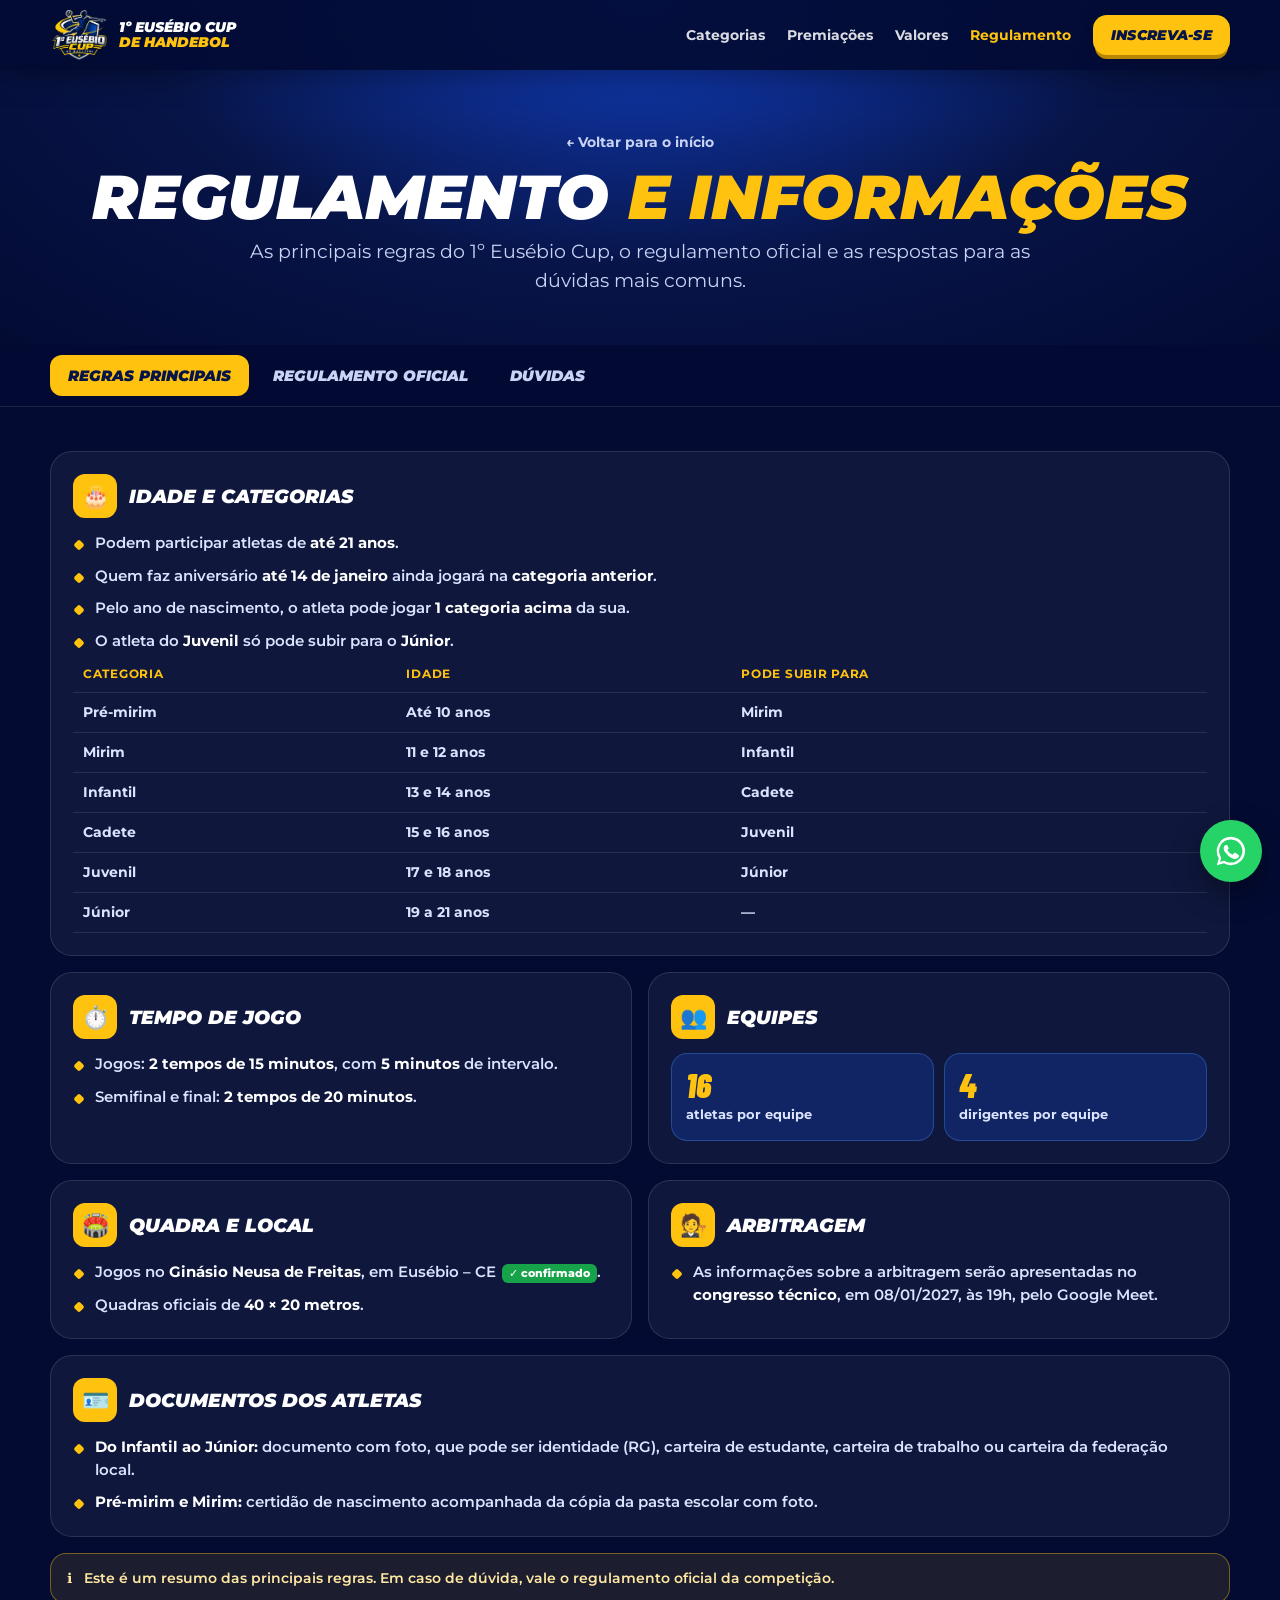
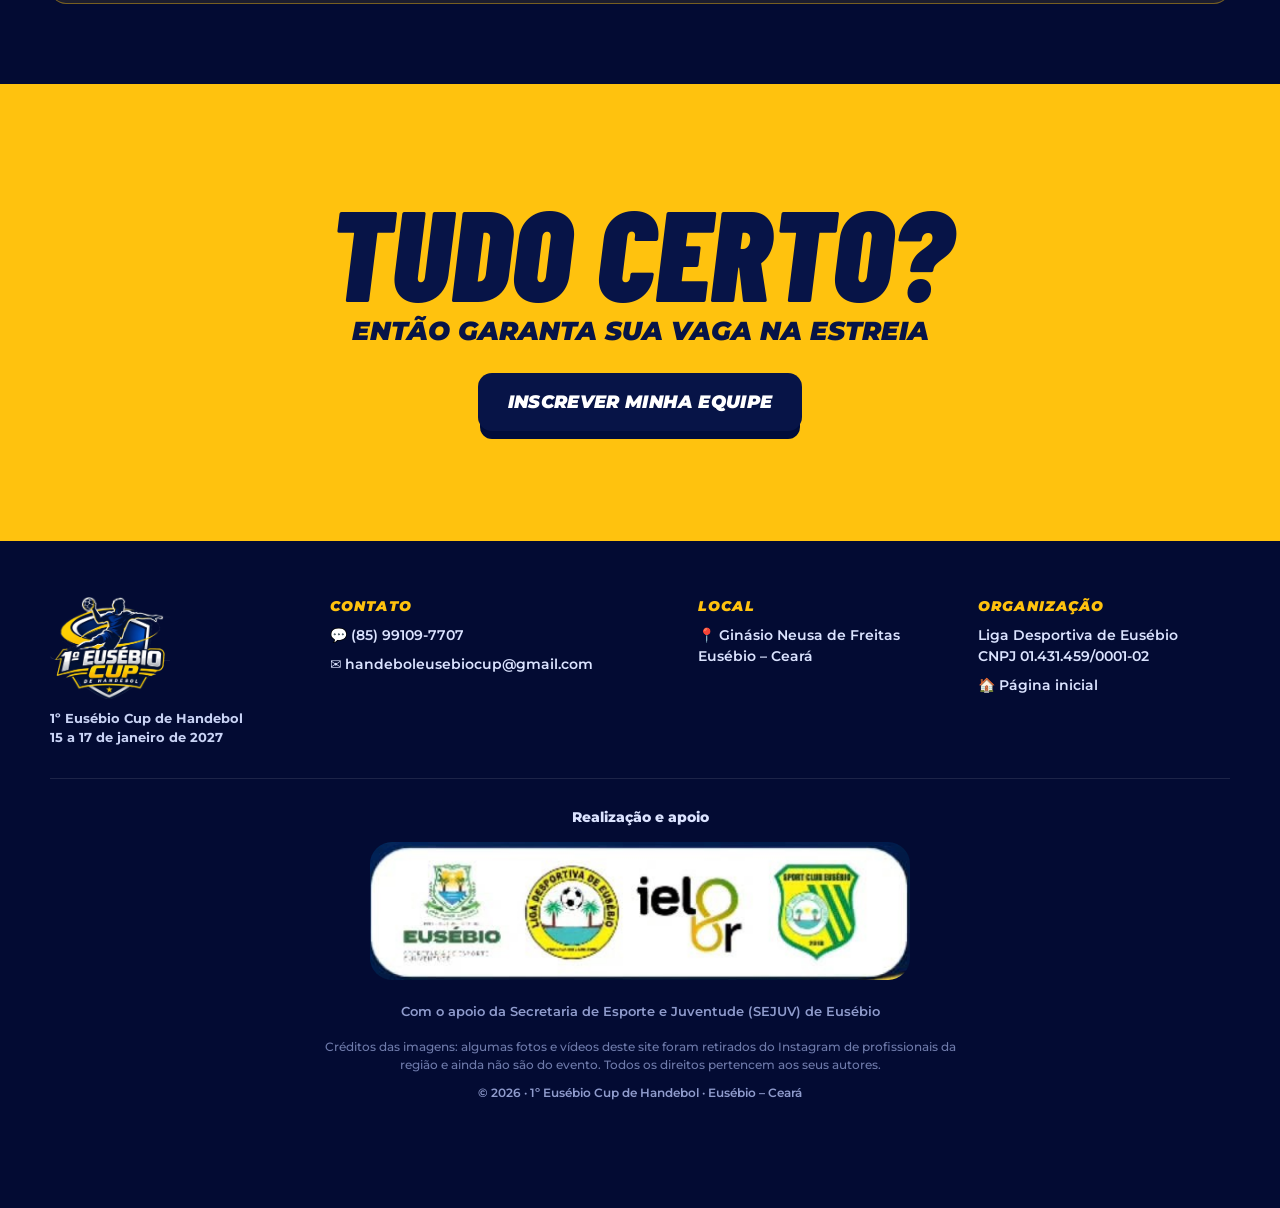
==== regulamento.html @ 045e8bcd "Add files via upload" ====
<!doctype html>
<html lang="pt-BR">
<head>
<meta charset="utf-8">
<meta name="viewport" content="width=device-width, initial-scale=1">
<title>Regulamento · 1º Eusébio Cup de Handebol</title>
<meta name="description" content="Regras principais, regulamento oficial e dúvidas frequentes do 1º Eusébio Cup de Handebol, de 15 a 17 de janeiro de 2027, no Ginásio Neusa de Freitas, em Eusébio – CE.">
<meta name="theme-color" content="#071447">
<script>document.addEventListener('error', e => { if (e.target.tagName === 'IMG') e.target.style.visibility = 'hidden'; }, true);</script>
<link rel="icon" href="assets/logo.webp">
<link rel="preconnect" href="https://fonts.googleapis.com">
<link rel="preconnect" href="https://fonts.gstatic.com" crossorigin>
<link href="https://fonts.googleapis.com/css2?family=Barlow+Condensed:ital,wght@0,800;0,900;1,800;1,900&family=Montserrat:ital,wght@0,500;0,600;0,700;0,800;1,800;1,900&display=swap" rel="stylesheet">
<link rel="stylesheet" href="assets/site.css">
</head>
<body>

<header class="top solid" id="top">
  <div class="wrap">
    <a class="brand" href="index.html"><img src="assets/logo.webp" alt="1º Eusébio Cup de Handebol"><span>1º Eusébio Cup<br><span class="gold" style="display:inline">de Handebol</span></span></a>
    <nav>
      <a class="l" href="index.html#categorias">Categorias</a>
      <a class="l" href="index.html#premiacoes">Premiações</a>
      <a class="l" href="index.html#valores">Valores</a>
      <a class="l" href="regulamento.html" style="color:var(--gold);opacity:1">Regulamento</a>
      <a class="btn btn-gold" href="index.html#inscricao">Inscreva-se</a>
    </nav>
  </div>
</header>

<section class="page-hero">
  <div class="wrap">
    <a class="back" href="index.html">← Voltar para o início</a>
    <h1>Regulamento <span class="gold">e informações</span></h1>
    <p class="lead">As principais regras do 1º Eusébio Cup, o regulamento oficial e as respostas para as dúvidas mais comuns.</p>
  </div>
</section>

<div class="ptabs" role="tablist" aria-label="Seções do regulamento">
  <div class="wrap">
    <button class="ptab on" role="tab" data-tab="regras" aria-selected="true">Regras <span class="lg">principais</span></button>
    <button class="ptab" role="tab" data-tab="oficial" aria-selected="false">Regulamento <span class="lg">oficial</span></button>
    <button class="ptab" role="tab" data-tab="duvidas" aria-selected="false">Dúvidas</button>
  </div>
</div>

<!-- REGRAS PRINCIPAIS -->
<section class="ppanel on" id="p-regras" role="tabpanel">
  <div class="wrap">
    <div class="rules">

      <div class="rule wide">
        <h3><i>🎂</i>Idade e categorias</h3>
        <ul>
          <li>Podem participar atletas de <b>até 21 anos</b>.</li>
          <li>Quem faz aniversário <b>até 14 de janeiro</b> ainda jogará na <b>categoria anterior</b>.</li>
          <li>Pelo ano de nascimento, o atleta pode jogar <b>1 categoria acima</b> da sua.</li>
          <li>O atleta do <b>Juvenil</b> só pode subir para o <b>Júnior</b>.</li>
        </ul>
        <table class="agetbl" aria-label="Idade de cada categoria">
          <thead><tr><th>Categoria</th><th>Idade</th><th>Pode subir para</th></tr></thead>
          <tbody>
            <tr><td>Pré-mirim</td><td>Até 10 anos</td><td>Mirim</td></tr>
            <tr><td>Mirim</td><td>11 e 12 anos</td><td>Infantil</td></tr>
            <tr><td>Infantil</td><td>13 e 14 anos</td><td>Cadete</td></tr>
            <tr><td>Cadete</td><td>15 e 16 anos</td><td>Juvenil</td></tr>
            <tr><td>Juvenil</td><td>17 e 18 anos</td><td>Júnior</td></tr>
            <tr><td>Júnior</td><td>19 a 21 anos</td><td>—</td></tr>
          </tbody>
        </table>
      </div>

      <div class="rule">
        <h3><i>⏱️</i>Tempo de jogo</h3>
        <ul>
          <li>Jogos: <b>2 tempos de 15 minutos</b>, com <b>5 minutos</b> de intervalo.</li>
          <li>Semifinal e final: <b>2 tempos de 20 minutos</b>.</li>
        </ul>
      </div>

      <div class="rule">
        <h3><i>👥</i>Equipes</h3>
        <div class="nums">
          <div class="num"><b>16</b><span>atletas por equipe</span></div>
          <div class="num"><b>4</b><span>dirigentes por equipe</span></div>
        </div>
      </div>

      <div class="rule">
        <h3><i>🏟️</i>Quadra e local</h3>
        <ul>
          <li>Jogos no <b>Ginásio Neusa de Freitas</b>, em Eusébio – CE <span class="okb">✓ confirmado</span>.</li>
          <li>Quadras oficiais de <b>40 × 20 metros</b>.</li>
        </ul>
      </div>

      <div class="rule">
        <h3><i>🧑‍⚖️</i>Arbitragem</h3>
        <ul>
          <li>As informações sobre a arbitragem serão apresentadas no <b>congresso técnico</b>, em 08/01/2027, às 19h, pelo Google Meet.</li>
        </ul>
      </div>

      <div class="rule wide">
        <h3><i>🪪</i>Documentos dos atletas</h3>
        <ul>
          <li><b>Do Infantil ao Júnior:</b> documento com foto, que pode ser identidade (RG), carteira de estudante, carteira de trabalho ou carteira da federação local.</li>
          <li><b>Pré-mirim e Mirim:</b> certidão de nascimento acompanhada da cópia da pasta escolar com foto.</li>
        </ul>
      </div>

    </div>
    <div class="note"><span>ℹ️</span><div>Este é um resumo das principais regras. Em caso de dúvida, vale o regulamento oficial da competição.</div></div>
  </div>
</section>

<!-- REGULAMENTO OFICIAL -->
<section class="ppanel" id="p-oficial" role="tabpanel">
  <div class="wrap">
    <div class="official">
      <div class="ic">📄</div>
      <span class="soon">Em breve</span>
      <h3>Regulamento oficial</h3>
      <p>O regulamento completo do 1º Eusébio Cup será publicado aqui e apresentado no congresso técnico, no dia 08 de janeiro de 2027, às 19h, pelo Google Meet.</p>
      <div style="display:flex;gap:12px;justify-content:center;flex-wrap:wrap">
        <a class="btn btn-gold" href="mailto:handeboleusebiocup@gmail.com?subject=Regulamento%201%C2%BA%20Eus%C3%A9bio%20Cup">Pedir por e-mail</a>
        <a class="btn btn-ghost" href="https://wa.me/5585991097707?text=Ol%C3%A1!%20Gostaria%20de%20receber%20o%20regulamento%20do%201%C2%BA%20Eus%C3%A9bio%20Cup." target="_blank" rel="noopener">Falar no WhatsApp</a>
      </div>
    </div>
  </div>
</section>

<!-- DÚVIDAS -->
<section class="ppanel faq" id="p-duvidas" role="tabpanel" style="background:none">
  <div class="wrap">
    <div class="faq-list" style="margin:0 auto">
      <details><summary>Quanto custa a inscrição?</summary><p>O valor é por atleta, em cada categoria: R$ 65,00 no 1º lote (até 15/12/2026) e R$ 80,00 no 2º lote (até 07/01/2027).</p></details>
      <details><summary>Atleta que joga em duas categorias paga duas vezes?</summary><p>Sim. A inscrição é por atleta em cada categoria. Se o atleta disputa o Infantil e o Cadete, por exemplo, conta como 2 inscrições (no 1º lote, 2 × R$ 65 = R$ 130).</p></details>
      <details><summary>Como faço o pagamento?</summary><p>Por Pix. A chave é o CNPJ 01.431.459/0001-02, da Liga Desportiva de Eusébio (Ag. 3589-0 · Cc. 73860-3). Depois anexe o comprovante no formulário de inscrição, porque o envio é obrigatório.</p></details>
      <details><summary>Até quando posso me inscrever?</summary><p>As inscrições vão até 07 de janeiro de 2027. O congresso técnico acontece no dia 08 de janeiro, às 19h, pelo Google Meet.</p></details>
      <details><summary>Onde serão os jogos?</summary><p>No Ginásio Neusa de Freitas, em Eusébio – CE, cidade vizinha a Fortaleza. O local já está confirmado.</p></details>
      <details><summary>Posso inscrever mais de uma categoria?</summary><p>Sim. Marque todas as categorias da sua entidade na inscrição. Depois você preenche uma ficha de atletas para cada categoria, com até 16 atletas e 4 dirigentes.</p></details>
      <details><summary>Quais documentos os atletas precisam?</summary><p>Do Infantil ao Júnior: identidade, carteira de estudante, carteira de trabalho ou carteira da federação local. Pré-mirim e Mirim: certidão de nascimento com a cópia da pasta escolar com foto. A ficha de inscrição também precisa da assinatura do médico (com CRM) e do responsável pela equipe.</p></details>
      <details><summary>Tem hospedagem para as delegações?</summary><p>Informe no formulário de inscrição quantos atletas e dirigentes vão precisar de hospedagem e a sua preferência: hotel, sala de aula ou alojamento.</p></details>
      <details><summary>Quais são as premiações?</summary><p>Troféu e medalhas para campeão e vice, placa de destaque para o melhor jogador, o melhor goleiro e o melhor técnico, e certificado de MVP. Os patrocinadores também vão oferecer e sortear brindes.</p></details>
      <details><summary>Como falo com a organização?</summary><p>Pelo WhatsApp (85) 99109-7707 ou pelo e-mail handeboleusebiocup@gmail.com.</p></details>
    </div>
  </div>
</section>

<section class="cta-final pad">
  <div class="wrap">
    <div class="big">Tudo certo?</div>
    <p>Então garanta sua vaga na estreia</p>
    <a class="btn btn-navy" href="index.html#inscricao">Inscrever minha equipe</a>
  </div>
</section>

<footer>
  <div class="wrap">
    <div class="ft-grid">
      <div class="ft-brand">
        <img src="assets/logo.webp" alt="1º Eusébio Cup de Handebol">
        <p>1º Eusébio Cup de Handebol<br>15 a 17 de janeiro de 2027</p>
      </div>
      <div class="ft-col">
        <h4>Contato</h4>
        <a href="https://wa.me/5585991097707?text=Ol%C3%A1!%20Tenho%20interesse%20no%201%C2%BA%20Eus%C3%A9bio%20Cup%20de%20Handebol." target="_blank" rel="noopener">💬 (85) 99109-7707</a>
        <a href="mailto:handeboleusebiocup@gmail.com">✉️ handeboleusebiocup@gmail.com</a>
      </div>
      <div class="ft-col">
        <h4>Local</h4>
        <p>📍 Ginásio Neusa de Freitas<br>Eusébio – Ceará</p>
      </div>
      <div class="ft-col">
        <h4>Organização</h4>
        <p>Liga Desportiva de Eusébio<br>CNPJ 01.431.459/0001-02</p>
        <a href="index.html">🏠 Página inicial</a>
      </div>
    </div>
    <p class="ft-label">Realização e apoio</p>
    <img class="apoio" src="assets/apoio.png" alt="Prefeitura de Eusébio, Secretaria de Esporte e Juventude, Liga Desportiva de Eusébio, IEL Brasil e Sport Club Eusébio">
    <p>Com o apoio da Secretaria de Esporte e Juventude (SEJUV) de Eusébio</p>
    <p class="credits">Créditos das imagens: algumas fotos e vídeos deste site foram retirados do Instagram de profissionais da região e ainda não são do evento. Todos os direitos pertencem aos seus autores.</p>
    <p class="copy">© 2026 · 1º Eusébio Cup de Handebol · Eusébio – Ceará</p>
  </div>
</footer>

<a class="wa" href="https://wa.me/5585991097707?text=Ol%C3%A1!%20Tenho%20interesse%20no%201%C2%BA%20Eus%C3%A9bio%20Cup%20de%20Handebol." target="_blank" rel="noopener" aria-label="Falar com a organização no WhatsApp">
  <svg width="34" height="34" viewBox="0 0 24 24" fill="#fff"><path d="M12 2a10 10 0 00-8.6 15.1L2 22l5-1.3A10 10 0 1012 2zm0 18.2c-1.6 0-3.1-.4-4.4-1.2l-.3-.2-3 .8.8-2.9-.2-.3A8.2 8.2 0 1112 20.2zm4.5-6.1c-.2-.1-1.5-.7-1.7-.8s-.4-.1-.6.1-.7.8-.8 1-.3.2-.5.1a6.7 6.7 0 01-3.3-2.9c-.3-.4.3-.4.7-1.3.1-.2 0-.3 0-.4l-.8-1.8c-.2-.5-.4-.4-.6-.4h-.5a1 1 0 00-.7.3 3 3 0 00-.9 2.2 5.2 5.2 0 001.1 2.7 11.8 11.8 0 004.5 4c1.7.7 2.3.8 3.2.6a2.7 2.7 0 001.8-1.3 2.2 2.2 0 00.2-1.3c-.1-.1-.3-.2-.6-.3z"/></svg>
</a>

<script>
/* abas: #regras, #oficial, #duvidas (o endereço muda junto, para poder mandar o link direto de uma aba) */
const tabs = [...document.querySelectorAll('.ptab')];
function abrir(id, rolar) {
  if (!document.getElementById('p-' + id)) id = 'regras';
  tabs.forEach(t => { const on = t.dataset.tab === id; t.classList.toggle('on', on); t.setAttribute('aria-selected', on); });
  document.querySelectorAll('.ppanel').forEach(p => p.classList.toggle('on', p.id === 'p-' + id));
  const topo = document.querySelector('.page-hero').offsetHeight - 70;   // início das abas, logo abaixo do menu
  if (rolar && scrollY > topo) scrollTo({ top: topo, behavior: 'smooth' });
}
tabs.forEach(t => t.addEventListener('click', () => { history.replaceState(null, '', '#' + t.dataset.tab); abrir(t.dataset.tab, true); }));
addEventListener('hashchange', () => abrir(location.hash.slice(1), true));
abrir(location.hash.slice(1), false);
</script>
</body>
</html>
---- assets/site.css ----
:root{
  --navy:#071447; --deep:#030b33; --royal:#1a4fe0; --royal2:#1240c4; --sky:#4aa3ff;
  --gold:#ffc20e; --gold2:#ffd65a; --white:#fff; --ink:#06102e;
  --paper:#f4f6fc; --line:#d9deee; --muted:#5b6690; --ok:#16a34a; --err:#d92d20;
  --r:18px;
  --F: 'Montserrat', 'Segoe UI', system-ui, sans-serif;
  --B: 'Barlow Condensed', 'Avenir Next Condensed', 'Roboto Condensed', 'Arial Narrow', sans-serif;
}
*{box-sizing:border-box}
[hidden]{display:none!important}
html{scroll-behavior:smooth;overflow-x:hidden;-webkit-text-size-adjust:100%;text-size-adjust:100%}
section,header,footer,.ufs{max-width:100vw;overflow-x:clip}
h1,h2,h3,p,b,span,label{overflow-wrap:break-word}
body{margin:0;background:var(--deep);color:var(--white);font-family:var(--F);line-height:1.5;-webkit-font-smoothing:antialiased;overflow-x:clip}
img,video{max-width:100%;display:block}
a{color:inherit}
.wrap{width:min(1180px,100% - 32px);margin-inline:auto}
.it{font-style:italic;font-weight:900;text-transform:uppercase;letter-spacing:-.01em}
.gold{color:var(--gold)}
.big{font-family:var(--B);font-style:italic;font-weight:900;text-transform:uppercase;line-height:.9}
.eyebrow{display:inline-flex;align-items:center;gap:8px;font-weight:800;font-size:13px;letter-spacing:.14em;text-transform:uppercase;color:var(--gold)}
.eyebrow::before{content:"";width:28px;height:3px;background:var(--gold);border-radius:3px}
h2.sec{font-family:var(--F);font-style:italic;font-weight:900;text-transform:uppercase;font-size:clamp(30px,5vw,54px);line-height:1.02;margin:10px 0 14px;letter-spacing:-.02em}
.lead{color:#c9d3f5;font-size:clamp(16px,1.6vw,19px);max-width:62ch;margin:0}
section{position:relative}
.pad{padding:clamp(64px,9vw,110px) 0}

/* botões */
.btn{display:inline-flex;align-items:center;justify-content:center;gap:10px;border:0;cursor:pointer;text-decoration:none;font:italic 900 16px var(--F);text-transform:uppercase;letter-spacing:.02em;padding:16px 26px;border-radius:14px;transition:transform .15s, box-shadow .15s, background .15s}
.btn-gold{background:var(--gold);color:var(--navy);box-shadow:0 10px 0 -2px #b88600, 0 18px 40px rgba(255,194,14,.35)}
.btn-gold:hover{transform:translateY(-2px);box-shadow:0 12px 0 -2px #b88600, 0 24px 50px rgba(255,194,14,.45)}
.btn-gold:active{transform:translateY(4px);box-shadow:0 4px 0 -2px #b88600}
.btn-ghost{background:rgba(255,255,255,.08);color:#fff;border:2px solid rgba(255,255,255,.35)}
.btn-ghost:hover{background:rgba(255,255,255,.16)}
.btn-navy{background:var(--navy);color:#fff}
.btn-navy:hover{background:var(--royal2)}
.btn-line{background:#fff;color:var(--navy);border:2px solid var(--line)}
.btn-line:hover{border-color:var(--navy)}
.btn:disabled{opacity:.55;cursor:not-allowed;transform:none}
.pulse{animation:pulse 2.2s infinite}
@keyframes pulse{0%,100%{box-shadow:0 10px 0 -2px #b88600,0 0 0 0 rgba(255,194,14,.6)}60%{box-shadow:0 10px 0 -2px #b88600,0 0 0 18px rgba(255,194,14,0)}}

/* topo */
.top{position:fixed;inset:0 0 auto 0;z-index:50;transition:background .25s, box-shadow .25s}
.top.solid{background:rgba(3,11,51,.92);backdrop-filter:blur(10px);box-shadow:0 6px 30px rgba(0,0,0,.35)}
.top .wrap{display:flex;align-items:center;justify-content:space-between;gap:16px;height:70px}
.top .brand{display:flex;align-items:center;gap:10px;text-decoration:none}
.top .brand img{height:50px;width:auto}
.top .brand span{font:italic 900 14px var(--F);text-transform:uppercase;line-height:1.05}
.top nav{display:flex;gap:22px;align-items:center}
.top nav a.l{font-weight:700;font-size:14px;text-decoration:none;opacity:.85}
.top nav a.l:hover{opacity:1;color:var(--gold)}
.top .btn{padding:11px 18px;font-size:14px;box-shadow:0 6px 0 -2px #b88600;white-space:nowrap}
.hero h1 .hb{white-space:nowrap;overflow-wrap:normal}
.btn{text-align:center}
@media (max-width:860px){.top nav a.l{display:none}.top .brand span{display:none}}

/* hero */
.hero{min-height:100svh;display:grid;place-items:center;overflow:hidden;padding:110px 0 70px;isolation:isolate}
.hero video.bg{position:absolute;inset:0;width:100%;height:100%;object-fit:cover;z-index:-3;filter:saturate(1.15)}
.hero::before{content:"";position:absolute;inset:0;z-index:-2;background:
  radial-gradient(ellipse at 50% 40%, rgba(18,64,196,.55), rgba(10,37,128,.82) 50%, rgba(3,11,51,.97) 100%),
  linear-gradient(180deg, rgba(3,11,51,.6), rgba(3,11,51,0) 30%, rgba(3,11,51,1) 100%)}
.marq{position:absolute;left:0;width:100%;z-index:-1;white-space:nowrap;pointer-events:none;font-family:var(--B);font-weight:900;font-size:clamp(150px,26vw,380px);line-height:.8;color:transparent;-webkit-text-stroke:2px rgba(255,194,14,.22);user-select:none}
.marq span{display:inline-block;animation:marq 40s linear infinite;padding-right:.3em}
.marq.m1{top:9%}.marq.m2{top:52%}
.marq.m2 span{animation-direction:reverse;-webkit-text-stroke:0;color:rgba(255,190,20,.10)}
@keyframes marq{to{transform:translateX(-50%)}}
.hero-in{display:grid;grid-template-columns:minmax(0,1.05fr) minmax(0,.95fr);gap:40px;align-items:center}
.hero-in > *{min-width:0}
.hero h1{margin:14px 0 8px;font-style:italic;font-weight:900;text-transform:uppercase;font-size:clamp(26px,3.4vw,44px);line-height:1.04;letter-spacing:-.01em}
.hero h1 .hb{display:block;font-family:var(--B);font-size:clamp(84px,12vw,170px);line-height:.82;color:var(--gold);-webkit-text-stroke:3px var(--ink);paint-order:stroke fill;text-shadow:0 10px 30px rgba(0,0,0,.45);margin:4px 0 2px}
.chip{display:inline-flex;align-items:center;justify-content:center;gap:8px;max-width:100%;text-align:center;line-height:1.2;background:#fff;color:var(--navy);font:italic 900 15px var(--F);text-transform:uppercase;padding:9px 16px;border-radius:999px;box-shadow:0 10px 26px rgba(0,0,0,.3)}
.hero .meta{display:flex;flex-wrap:wrap;gap:12px 22px;margin:22px 0 28px;font-weight:800}
.hero .meta div{display:flex;align-items:center;gap:10px;font-size:clamp(15px,1.6vw,18px)}
.hero .meta svg{flex:none;color:var(--gold)}
.hero .ctas{display:flex;flex-wrap:wrap;gap:14px}
.hero .logo-big{width:min(520px,100%);height:auto;margin-inline:auto;filter:drop-shadow(0 30px 50px rgba(0,0,20,.6));animation:float 6s ease-in-out infinite}
@keyframes float{50%{transform:translateY(-12px) rotate(-1deg)}}
.lote-card{margin:22px auto 0;width:min(460px,100%);background:rgba(6,20,80,.78);border:2px solid var(--gold);border-radius:var(--r);padding:16px 18px;backdrop-filter:blur(6px);box-shadow:0 20px 50px rgba(0,0,0,.4)}
.lote-card .lt{display:flex;justify-content:space-between;align-items:center;gap:10px;flex-wrap:wrap}
.lote-card .tag{background:var(--gold);color:var(--navy);font:italic 900 13px var(--F);padding:5px 10px;border-radius:8px;text-transform:uppercase}
.lote-card .price{font:italic 900 30px var(--B);color:#fff}
.lote-card .price small{font:700 13px var(--F);color:#c9d3f5;margin-left:4px}
.cd{display:grid;grid-template-columns:repeat(4,1fr);gap:8px;margin-top:12px}
.cd div{min-width:0;background:rgba(255,255,255,.08);border-radius:12px;padding:8px 4px;text-align:center}
.cd b{display:block;font:900 30px var(--B);color:var(--gold);line-height:1}
.cd span{font-size:11px;font-weight:700;text-transform:uppercase;color:#c9d3f5;letter-spacing:.06em}
.lote-card p{margin:10px 0 0;font-size:13px;color:#c9d3f5;font-weight:600}
@media (max-width:900px){.hero .hl{margin-inline:auto}.hero-in{grid-template-columns:minmax(0,1fr);text-align:center}.hero h1 .hb{font-size:min(23vw,120px);-webkit-text-stroke:2px var(--ink)}.hero h1{font-size:min(7.2vw,34px)}.chip{font-size:min(3.8vw,15px)}.hero .meta{flex-direction:column;align-items:center;gap:8px}.hero .meta,.hero .ctas{justify-content:center}.hero .logo-big{width:min(230px,62%);order:-1}.hero .vis{display:contents}.hero-in{gap:18px}.lote-card{order:2;margin-top:4px}.hero{padding-top:86px}}

/* faixa estados */
.ufs{background:var(--gold);color:var(--navy);overflow:hidden;transform:skewY(-2deg);margin:-30px 0 0;position:relative;z-index:3;box-shadow:0 20px 40px rgba(0,0,0,.35)}
.ufs .row{display:flex;white-space:nowrap;padding:16px 0;transform:skewY(2deg)}
.ufs .row span{display:inline-flex;align-items:center;gap:22px;animation:marq 32s linear infinite;font:italic 900 clamp(20px,2.6vw,30px) var(--F);text-transform:uppercase;padding-right:22px}
.ufs .row i{font-style:normal;display:inline-block;width:12px;height:12px;background:var(--navy);transform:rotate(45deg)}

/* chamada nordeste */
.call{background:radial-gradient(ellipse at 20% 0%, #0d2a8f 0%, var(--deep) 60%)}
.call-grid{display:grid;grid-template-columns:1.1fr .9fr;gap:50px;align-items:center}
.stats{display:grid;grid-template-columns:repeat(2,1fr);gap:14px;margin-top:30px}
.stat{background:linear-gradient(160deg,rgba(26,79,224,.35),rgba(6,20,80,.6));border:1px solid rgba(74,163,255,.35);border-radius:var(--r);padding:18px}
.stat b{display:block;font:italic 900 clamp(40px,5vw,56px)/1 var(--B);color:var(--gold)}
.stat span{font-weight:700;font-size:14px;color:#dbe3ff}
.map{position:relative;border-radius:28px;overflow:hidden;border:4px solid var(--gold);box-shadow:0 30px 70px rgba(0,0,0,.5);aspect-ratio:4/5;background:#000}
.map video{width:100%;height:100%;object-fit:cover}
.map .ov{position:absolute;inset:auto 0 0 0;padding:70px 22px 22px;background:linear-gradient(transparent,rgba(3,11,51,.95))}
.map .ov b{font:italic 900 26px var(--F);text-transform:uppercase;display:block;line-height:1.05}
.map .ov span{color:var(--gold);font-weight:800}
@media (max-width:900px){.call-grid{grid-template-columns:1fr}.map{aspect-ratio:16/11}}

/* categorias */
.cats{background:var(--navy);overflow:hidden}
.cats::before{content:"";position:absolute;inset:0;background:repeating-linear-gradient(115deg,rgba(255,255,255,.025) 0 2px,transparent 2px 26px)}
.cat-grid{display:grid;grid-template-columns:repeat(3,1fr);gap:16px;margin-top:36px;position:relative}
.cat{position:relative;background:linear-gradient(150deg,#1a4fe0,#0a2580);border-radius:22px;padding:22px 22px 20px;overflow:hidden;border:2px solid rgba(255,255,255,.12);transition:transform .2s,border-color .2s}
.cat:hover{transform:translateY(-4px) rotate(-.4deg);border-color:var(--gold)}
.cat .n{position:absolute;right:-6px;bottom:-26px;font:italic 900 130px/1 var(--B);color:rgba(255,194,14,.13)}
.cat h3{margin:0;font:italic 900 clamp(26px,3vw,34px)/1 var(--F);text-transform:uppercase}
.cat .age{display:inline-block;margin-top:10px;background:var(--gold);color:var(--navy);font:italic 900 14px var(--F);text-transform:uppercase;padding:5px 11px;border-radius:8px}
.cat .nx{margin-top:14px;display:flex;gap:8px;font-weight:700;font-size:13px;color:#dbe3ff}
.cat .nx span{border:1px solid rgba(255,255,255,.3);border-radius:999px;padding:3px 10px}
.naipe{display:flex;justify-content:center;margin-top:28px}
.naipe .chip{font-size:clamp(16px,2vw,22px);padding:12px 26px;background:var(--gold)}
@media (max-width:860px){.cat-grid{grid-template-columns:repeat(2,1fr)}}
@media (max-width:520px){.cat-grid{grid-template-columns:1fr}}

/* lotes */
.lotes{background:linear-gradient(180deg,var(--navy),var(--deep))}
.lote-grid{display:grid;grid-template-columns:1fr 1fr;gap:20px;margin-top:36px}
.lote{position:relative;border-radius:26px;padding:28px;background:rgba(255,255,255,.05);border:2px solid rgba(255,255,255,.15);overflow:hidden}
.lote.on{background:linear-gradient(150deg,#ffd447,#ffc20e 50%,#f0a800);color:var(--navy);border-color:#fff;box-shadow:0 30px 70px rgba(255,194,14,.25);transform:scale(1.02)}
.lote.off{opacity:.55}
.lote .lt{font:italic 900 18px var(--F);text-transform:uppercase;letter-spacing:.04em}
.lote .badge{position:absolute;top:22px;right:22px;font:italic 900 12px var(--F);text-transform:uppercase;padding:6px 10px;border-radius:8px;background:var(--navy);color:var(--gold)}
.lote .badge.x{background:rgba(255,255,255,.15);color:#fff}
.lote .val{font:italic 900 clamp(64px,9vw,104px)/.9 var(--B);margin:14px 0 4px}
.lote .val sup{font-size:.38em;vertical-align:.95em;margin-right:4px}
.lote .per{font-weight:800;font-size:15px}
.lote .until{margin-top:16px;display:flex;align-items:center;gap:10px;font-weight:800;font-size:16px;padding-top:16px;border-top:2px dashed currentColor}
.lote.on .until{border-color:rgba(7,20,71,.35)}
.lote:not(.on) .until{border-color:rgba(255,255,255,.2)}
.ex{display:flex;gap:16px;align-items:flex-start;margin-top:20px;background:rgba(255,194,14,.1);border:2px dashed var(--gold);border-radius:22px;padding:20px 22px}
.ex-ic{flex:none;width:48px;height:48px;border-radius:14px;background:var(--gold);display:grid;place-items:center;font-size:24px}
.ex b{color:#fff}
.ex > div > b:first-child{display:block;font:italic 900 18px var(--F);text-transform:uppercase;color:var(--gold)}
.ex p{margin:6px 0 10px;color:#dbe3ff;font-weight:600}
.ex u{text-decoration-color:var(--gold);text-decoration-thickness:3px;text-underline-offset:3px}
.ex-calc{display:inline-block;background:var(--navy);border-radius:12px;padding:8px 14px;font-weight:700;font-size:15px}
.ex-calc span{color:#c9d3f5;margin-right:4px}
.ex-calc b{color:var(--gold)}
@media (max-width:640px){.ex{padding:16px;gap:12px}.ex-ic{width:40px;height:40px;font-size:20px}.ex p{font-size:14px}.ex-calc{font-size:13.5px}}
.dates{display:grid;grid-template-columns:repeat(3,1fr);gap:16px;margin-top:22px}
.date{display:flex;gap:14px;align-items:center;background:rgba(26,79,224,.22);border:1px solid rgba(74,163,255,.35);border-radius:var(--r);padding:16px}
.date .ic{flex:none;width:52px;height:52px;border-radius:14px;background:var(--gold);color:var(--navy);display:grid;place-items:center}
.date b{display:block;font:italic 900 17px var(--F);text-transform:uppercase;line-height:1.1}
.date span{font-size:14px;color:#c9d3f5;font-weight:600}
@media (max-width:860px){.lote-grid,.dates{grid-template-columns:1fr}.lote.on{transform:none}}

/* experiência */
.exp{background:var(--deep)}
.icons{display:grid;grid-template-columns:repeat(4,1fr);gap:14px;margin:34px 0 30px}
.icons div{text-align:center;padding:18px 10px;border-radius:var(--r);background:rgba(255,255,255,.05);border:1px solid rgba(255,255,255,.1)}
.icons .em{width:76px;height:76px;margin:0 auto 10px;border-radius:50%;display:grid;place-items:center;font-size:36px;background:rgba(255,255,255,.1);border:4px solid var(--gold)}
.icons b{font:italic 900 16px var(--F);text-transform:uppercase}
.gal{display:grid;grid-template-columns:repeat(4,1fr);grid-auto-rows:220px;gap:14px}
.ph{position:relative;border-radius:22px;overflow:hidden;border:3px solid var(--gold);background:#0a1a55}
.ph img{width:100%;height:100%;object-fit:cover;transition:transform .6s}
.ph:hover img{transform:scale(1.06)}
.ph::after{content:"";position:absolute;inset:0;background:linear-gradient(180deg,transparent 40%,rgba(4,14,60,.95))}
.ph .cap{position:absolute;left:16px;right:16px;bottom:14px;z-index:1}
.ph .cap b{display:block;font:italic 900 20px/1.05 var(--F);text-transform:uppercase}
.ph .cap span{font-size:13px;color:var(--gold);font-weight:700}
.ph .cr{position:absolute;top:10px;right:12px;z-index:1;font-size:10px;color:rgba(255,255,255,.8);font-weight:600}
.ph.w2{grid-column:span 2}.ph.h2{grid-row:span 2}
@media (max-width:860px){.icons{grid-template-columns:repeat(2,1fr)}.gal{grid-template-columns:repeat(2,1fr);grid-auto-rows:180px}}
@media (max-width:640px){
  .gal{display:flex;gap:12px;overflow-x:auto;scroll-snap-type:x mandatory;margin-inline:-16px;padding:4px 16px 14px;scroll-padding-inline:16px;scrollbar-width:none;-webkit-overflow-scrolling:touch}
  .gal::-webkit-scrollbar{display:none}
  .ph,.ph.w2,.ph.h2{flex:0 0 82%;aspect-ratio:4/5;scroll-snap-align:start;grid-column:auto;grid-row:auto}
  .ph .cap b{font-size:22px}
  .ph img{object-position:var(--pos,center)}
  .ph:hover img{transform:none}
  .gal-hint{display:flex}
}
.gal-hint{display:none;align-items:center;justify-content:center;gap:8px;margin-top:6px;font-size:13px;font-weight:700;color:#c9d3f5}
.gal-dots{display:flex;gap:6px}
.gal-dots i{width:8px;height:8px;border-radius:8px;background:rgba(255,255,255,.35);transition:all .2s}
.gal-dots i.on{width:24px;background:var(--gold)}
@media (max-width:640px){.gal-hint{display:flex}}

/* por que */
.why{background:radial-gradient(ellipse at 80% 20%, #1240c4, var(--navy) 55%, var(--deep))}
.why-grid{display:grid;grid-template-columns:repeat(2,1fr);gap:16px;margin-top:34px}
.wc{display:flex;gap:18px;align-items:center;background:rgba(6,20,80,.7);border:2px solid var(--gold);border-radius:24px;padding:20px}
.wc .em{flex:none;width:70px;height:70px;border-radius:50%;background:var(--gold);display:grid;place-items:center;font-size:32px}
.wc b{display:block;font:italic 900 clamp(17px,2vw,21px)/1.1 var(--F);text-transform:uppercase}
.wc b em{font-style:inherit;color:var(--gold)}
.wc span{display:block;margin-top:6px;font-size:13px;color:#c9d3f5;font-weight:600}
@media (max-width:760px){.why-grid{grid-template-columns:1fr}}

/* como funciona */
.steps{display:grid;grid-template-columns:repeat(4,1fr);gap:14px;margin-top:34px;counter-reset:s}
.st{position:relative;background:#fff;color:var(--navy);border-radius:22px;padding:24px 20px 20px}
.st::before{counter-increment:s;content:counter(s);position:absolute;top:-18px;left:20px;width:46px;height:46px;border-radius:14px;background:var(--gold);display:grid;place-items:center;font:italic 900 26px var(--B);box-shadow:0 8px 20px rgba(0,0,0,.25)}
.st b{display:block;margin-top:14px;font:italic 900 18px/1.1 var(--F);text-transform:uppercase}
.st p{margin:8px 0 0;font-size:14px;color:var(--muted);font-weight:600}
@media (max-width:900px){.steps{grid-template-columns:repeat(2,1fr);row-gap:34px}}
@media (max-width:520px){.steps{grid-template-columns:1fr}}

/* ===== formulário ===== */
.insc{background:linear-gradient(180deg,var(--deep) 0,var(--navy) 240px,var(--navy))}
.panel{scroll-margin-top:86px;background:var(--paper);color:var(--ink);border-radius:30px;margin-top:36px;box-shadow:0 40px 90px rgba(0,0,0,.45);overflow:hidden}
.prog{display:grid;grid-template-columns:repeat(3,1fr);background:var(--navy);border-bottom:4px solid var(--gold)}
.prog div{display:flex;align-items:center;gap:12px;padding:18px 20px;color:#8f9bcc;font:italic 900 15px var(--F);text-transform:uppercase;line-height:1.1}
.prog div i{flex:none;width:36px;height:36px;border-radius:50%;display:grid;place-items:center;font:italic 900 18px var(--B);border:2px solid #3b4a85;font-style:normal}
.prog div.on{color:#fff;background:rgba(255,255,255,.06)}
.prog div.on i{background:var(--gold);border-color:var(--gold);color:var(--navy)}
.prog div.done{color:#dbe3ff}
.prog div.done i{background:var(--ok);border-color:var(--ok);color:#fff}
@media (max-width:640px){.prog div{flex-direction:column;text-align:center;font-size:11px;padding:12px 6px;gap:6px}}
.step{display:none;padding:clamp(20px,4vw,44px)}
.step.on{display:block;animation:fade .35s ease}
@keyframes fade{from{opacity:0;transform:translateY(10px)}}
.fs{border:0;padding:0;margin:0 0 30px}
.fs legend{display:flex;align-items:center;gap:10px;padding:0;margin-bottom:16px;font:italic 900 clamp(19px,2.2vw,24px) var(--F);text-transform:uppercase;color:var(--navy)}
.fs legend::before{content:"";width:8px;height:26px;background:var(--gold);border-radius:4px;transform:skewX(-14deg)}
.grid{display:grid;grid-template-columns:repeat(12,1fr);gap:14px 16px}
.c12{grid-column:span 12}.c8{grid-column:span 8}.c6{grid-column:span 6}.c4{grid-column:span 4}.c3{grid-column:span 3}
@media (max-width:760px){.c8,.c6,.c4{grid-column:span 12}.c3{grid-column:span 6}}
.f label{display:block;font-weight:700;font-size:14px;margin-bottom:6px;color:var(--ink)}
.f label .req{color:var(--err)}
.f input,.f select,.f textarea{width:100%;font:600 16px var(--F);color:var(--ink);background:#fff;border:2px solid var(--line);border-radius:14px;padding:13px 16px;outline:none;transition:border-color .15s, box-shadow .15s}
.f textarea{min-height:110px;resize:vertical}
.f input:focus,.f select:focus,.f textarea:focus{border-color:var(--royal);box-shadow:0 0 0 4px rgba(26,79,224,.15)}
.f input::placeholder,.f textarea::placeholder{color:#9aa3c4;font-weight:500}
.f.bad input,.f.bad select,.f.bad textarea{border-color:var(--err);background:#fff6f5}
.f .msg{display:none;color:var(--err);font-size:13px;font-weight:700;margin-top:5px}
.f.bad .msg{display:block}
.f .hint{font-size:12.5px;color:var(--muted);font-weight:600;margin-top:5px}
.checks{display:grid;grid-template-columns:repeat(3,1fr);gap:10px}
@media (max-width:760px){.checks{grid-template-columns:1fr 1fr}}
@media (max-width:440px){.checks{grid-template-columns:1fr}}
.ck{position:relative}
.ck input{position:absolute;opacity:0;pointer-events:none}
.ck label{display:flex;align-items:center;gap:12px;cursor:pointer;background:#fff;border:2px solid var(--line);border-radius:14px;padding:12px 14px;font-weight:700;font-size:14px;transition:all .15s;user-select:none;line-height:1.2}
.ck label small{display:block;font-weight:600;color:var(--muted);font-size:12px}
.ck label::before{content:"";flex:none;width:22px;height:22px;border-radius:7px;border:2px solid #b7c0dd;background:#fff;transition:all .15s}
.ck input:checked + label{border-color:var(--navy);background:#eef2ff}
.ck input:checked + label::before{background:var(--navy) url("data:image/svg+xml,%3Csvg xmlns='http://www.w3.org/2000/svg' viewBox='0 0 24 24' fill='none' stroke='%23ffc20e' stroke-width='4' stroke-linecap='round' stroke-linejoin='round'%3E%3Cpath d='M5 12l5 5 9-10'/%3E%3C/svg%3E") center/16px no-repeat;border-color:var(--navy)}
.ck input:focus-visible + label{box-shadow:0 0 0 4px rgba(26,79,224,.2)}
.grpbad .ck label{border-color:#f3b7b1}
.pay{display:grid;grid-template-columns:1fr 1.1fr;gap:18px;align-items:stretch}
@media (max-width:820px){.pay{grid-template-columns:1fr}}
.sum{background:var(--navy);color:#fff;border-radius:22px;padding:22px;position:relative;overflow:hidden}
.sum::after{content:"R$";position:absolute;right:-10px;bottom:-40px;font:italic 900 170px/1 var(--B);color:rgba(255,194,14,.08)}
.sum .row{display:flex;justify-content:space-between;gap:10px;padding:9px 0;border-bottom:1px dashed rgba(255,255,255,.18);font-weight:700;font-size:15px}
.sum .row span:first-child{color:#c9d3f5}
.sum .tot{display:flex;justify-content:space-between;align-items:flex-end;flex-wrap:wrap;gap:4px 10px;margin-top:14px;position:relative;z-index:1}
.sum .tot b{white-space:nowrap}
.sum .tot b{font:italic 900 46px/1 var(--B);color:var(--gold)}
.sum .tot span{font:italic 900 15px var(--F);text-transform:uppercase}
.pix{background:#fff;border:2px dashed var(--royal);border-radius:22px;padding:22px}
.pix .h{display:flex;align-items:center;gap:10px;font:italic 900 18px var(--F);text-transform:uppercase;color:var(--navy)}
.pix .h svg{color:#32bcad}
.pix .key{display:flex;gap:10px;align-items:center;margin:14px 0 10px;background:var(--paper);border-radius:14px;padding:10px 10px 10px 16px;flex-wrap:wrap}
.pix .key code{flex:1;min-width:180px;font:800 clamp(18px,2.4vw,24px) var(--F);color:var(--navy);letter-spacing:.02em}
.pix .key .btn{padding:11px 16px;font-size:13px}
.pix dl{display:grid;grid-template-columns:auto 1fr;gap:4px 14px;margin:0;font-size:14px}
.pix dt{color:var(--muted);font-weight:700}
.pix dd{margin:0;font-weight:800}
.alert{display:flex;gap:12px;align-items:flex-start;border-radius:16px;padding:14px 16px;font-weight:700;font-size:14px;margin:16px 0}
.alert svg{flex:none;margin-top:1px}
.alert.warn{background:#fff7db;border:2px solid var(--gold);color:#6b4d00}
.alert.info{background:#eaf1ff;border:2px solid #b9cdfc;color:#1b3a8a}
.alert.err{background:#fff0ee;border:2px solid #f3b7b1;color:#9b1c10}
.alert.ok{background:#e9f9ef;border:2px solid #a6e3bb;color:#0f6b33}
.drop{position:relative;display:flex;flex-direction:column;align-items:center;justify-content:center;text-align:center;gap:6px;border:3px dashed #b7c0dd;border-radius:20px;padding:26px 18px;background:#fff;cursor:pointer;transition:all .15s}
.drop:hover,.drop.over{border-color:var(--royal);background:#f3f6ff}
.drop input{position:absolute;inset:0;opacity:0;cursor:pointer}
.drop b{font:italic 900 17px var(--F);text-transform:uppercase;color:var(--navy)}
.drop span{font-size:13px;color:var(--muted);font-weight:600}
.drop.has{border-style:solid;border-color:var(--ok);background:#f2fbf5}
.drop .ic{width:52px;height:52px;border-radius:14px;background:var(--navy);color:var(--gold);display:grid;place-items:center}
.drop.has .ic{background:var(--ok);color:#fff}
.f.bad .drop{border-color:var(--err);background:#fff6f5}
.actions{display:flex;justify-content:space-between;gap:12px;flex-wrap:wrap;align-items:center;padding-top:22px;border-top:2px solid var(--line)}
.actions .sp{flex:1}
.tabs{display:flex;gap:8px;flex-wrap:wrap;margin-bottom:18px}
.tab{border:2px solid var(--line);background:#fff;color:var(--navy);font:italic 900 14px var(--F);text-transform:uppercase;padding:10px 14px;border-radius:12px;cursor:pointer;display:flex;align-items:center;gap:8px}
.tab .cnt{background:var(--paper);border-radius:7px;padding:1px 7px;font-style:normal;font-size:12px}
.tab.on{background:var(--navy);color:#fff;border-color:var(--navy)}
.tab.on .cnt{background:var(--gold);color:var(--navy)}
.tab.okk::after{content:"✓";color:var(--ok);font-style:normal}
.tab.on.okk::after{color:#7ee2a2}
.ficha{display:none;background:#fff;border:2px solid var(--line);border-radius:22px;padding:clamp(16px,3vw,26px)}
.ficha.on{display:block}
.ficha .fh{display:flex;justify-content:space-between;align-items:center;gap:12px;flex-wrap:wrap;margin-bottom:16px}
.ficha .fh h3{margin:0;font:italic 900 22px var(--F);text-transform:uppercase;color:var(--navy)}
.ficha .fh .sub{font-size:13px;color:var(--muted);font-weight:700}
.tbl{width:100%;border-collapse:separate;border-spacing:0 8px}
.tbl th{text-align:left;font-size:12px;text-transform:uppercase;letter-spacing:.06em;color:var(--muted);font-weight:800;padding:0 6px}
.tbl td{padding:0 4px;vertical-align:top}
.tbl td.n{width:42px;font:italic 900 20px var(--B);color:var(--navy);text-align:center;padding-top:10px}
.tbl input{width:100%;font:600 15px var(--F);color:var(--ink);background:var(--paper);border:2px solid transparent;border-radius:12px;padding:10px 12px;outline:none}
.tbl input:focus{border-color:var(--royal);background:#fff}
.tbl input.bad{border-color:var(--err);background:#fff6f5}
.tbl .warnage{font-size:11.5px;color:#a15c00;font-weight:700;margin-top:3px}
.tbl td.x{width:40px}
.tbl td.x button{width:36px;height:40px;border:0;border-radius:10px;background:transparent;color:#9aa3c4;cursor:pointer;font-size:20px}
.tbl td.x button:hover{background:#fff0ee;color:var(--err)}
@media (max-width:700px){
  .tbl thead{display:none}
  .tbl tr{display:grid;grid-template-columns:34px 1fr 1fr 36px;gap:6px;background:var(--paper);border-radius:14px;padding:8px;margin-bottom:8px}
  .tbl td{padding:0}
  .tbl td.n{grid-row:span 2;padding-top:8px}
  .tbl td.nome{grid-column:2 / 4}
  .tbl td.x{grid-row:1;grid-column:4}
  .tbl input{background:#fff}
  .tbl{border-spacing:0}
}
.dirig{display:grid;grid-template-columns:1fr 1fr;gap:10px 16px}
.dirig .f label{font-size:13px}
@media (max-width:700px){.dirig{grid-template-columns:1fr}}
.done-box{text-align:center;padding:20px 0 6px}
.done-box .ok{width:96px;height:96px;margin:0 auto 18px;border-radius:50%;background:var(--ok);color:#fff;display:grid;place-items:center;box-shadow:0 0 0 12px rgba(22,163,74,.15)}
.done-box h3{margin:0;font:italic 900 clamp(26px,4vw,40px)/1.05 var(--F);text-transform:uppercase;color:var(--navy)}
.done-box .proto{display:inline-block;margin:16px 0;background:var(--navy);color:var(--gold);font:italic 900 26px var(--B);padding:10px 20px;border-radius:12px;letter-spacing:.06em}
.done-box p{color:var(--muted);font-weight:600;max-width:58ch;margin:0 auto 10px}
.done-list{text-align:left;max-width:620px;margin:22px auto;display:grid;gap:10px}
.done-list div{display:flex;gap:12px;align-items:flex-start;background:#fff;border:2px solid var(--line);border-radius:14px;padding:12px 14px;font-weight:700;font-size:14px}
.done-list div span{flex:none;width:28px;height:28px;border-radius:8px;background:var(--gold);color:var(--navy);display:grid;place-items:center;font:italic 900 15px var(--B)}
.closed{text-align:center;padding:40px 20px}
.spin{width:20px;height:20px;border:3px solid rgba(7,20,71,.25);border-top-color:var(--navy);border-radius:50%;animation:sp 0.8s linear infinite}
@keyframes sp{to{transform:rotate(360deg)}}

/* faq */
.faq{background:var(--navy)}
.faq-list{display:grid;gap:12px;margin-top:30px;max-width:900px}
.faq details{background:rgba(255,255,255,.05);border:1px solid rgba(255,255,255,.14);border-radius:18px;padding:0 20px}
.faq summary{cursor:pointer;list-style:none;display:flex;justify-content:space-between;align-items:center;gap:14px;padding:18px 0;font:italic 900 17px var(--F);text-transform:uppercase}
.faq summary::-webkit-details-marker{display:none}
.faq summary::after{content:"+";font:900 28px var(--B);color:var(--gold);transition:transform .2s}
.faq details[open] summary::after{transform:rotate(45deg)}
.faq details p{margin:0 0 18px;color:#c9d3f5;font-weight:600}

/* rodapé */
.cta-final{background:var(--gold);color:var(--navy);text-align:center;overflow:hidden}
.cta-final .big{font-size:clamp(56px,10vw,130px);color:var(--navy)}
.cta-final p{font:italic 900 clamp(18px,2.4vw,26px) var(--F);text-transform:uppercase;margin:6px 0 26px}
.cta-final .btn-navy{font-size:18px;padding:18px 30px;box-shadow:0 10px 0 -2px #000c3a}
footer{background:var(--deep);padding:50px 0 100px;text-align:center}
footer .apoio{width:min(540px,100%);margin:14px auto 22px;border-radius:22px}
footer p{color:#8f9bcc;font-size:13px;font-weight:600;margin:6px 0}
.wa{position:fixed;right:18px;bottom:18px;z-index:60;width:62px;height:62px;border-radius:50%;background:#25d366;display:grid;place-items:center;box-shadow:0 12px 30px rgba(0,0,0,.4);transition:transform .15s}
.wa:hover{transform:scale(1.08)}
.toast{position:fixed;left:50%;bottom:26px;transform:translate(-50%,140%);background:var(--navy);color:#fff;border:2px solid var(--gold);font-weight:800;padding:12px 20px;border-radius:14px;z-index:70;transition:transform .3s;max-width:calc(100% - 32px);text-align:center}
.toast.on{transform:translate(-50%,0)}

/* revelar ao rolar */
.rv{opacity:0;transform:translateY(28px);transition:opacity .7s ease, transform .7s ease}
.rv.in{opacity:1;transform:none}
@media (prefers-reduced-motion:reduce){*{animation:none!important;transition:none!important}.rv{opacity:1;transform:none}}
.sr{position:absolute;width:1px;height:1px;overflow:hidden;clip:rect(0 0 0 0)}

/* ===== ajustes finos para celular ===== */
@media (max-width:640px){
  .pad{padding:54px 0}
  h2.sec{font-size:clamp(28px,8.4vw,38px)}
  .lead{font-size:15.5px}
  /* categorias em 2 colunas, compactas */
  .cat-grid{grid-template-columns:1fr 1fr;gap:10px;margin-top:24px}
  .cat{padding:16px 14px 14px;border-radius:18px}
  .cat h3{font-size:clamp(19px,5.6vw,24px)}
  .cat .age{font-size:11.5px;padding:4px 8px;margin-top:8px}
  .cat .nx{margin-top:10px;gap:5px;font-size:11px;flex-wrap:wrap}
  .cat .nx span{padding:2px 7px}
  .cat .n{font-size:90px;bottom:-18px}
  .naipe{margin-top:20px}
  /* estatísticas */
  .stats{gap:10px;margin-top:22px}
  .stat{padding:14px}
  .stat span{font-size:13px}
  /* lotes */
  .lote-grid{gap:14px;margin-top:24px}
  .lote{padding:22px 20px;border-radius:22px}
  .lote .badge{top:18px;right:18px}
  .lote .until{font-size:14px;margin-top:12px;padding-top:12px}
  .dates{gap:10px}
  .date{padding:12px}
  .date .ic{width:44px;height:44px;border-radius:12px}
  .date b{font-size:15px}
  .date span{font-size:13px}
  /* por que Eusébio */
  .why-grid{gap:10px;margin-top:22px}
  .wc{gap:14px;padding:14px 16px;border-radius:18px}
  .wc .em{width:48px;height:48px;font-size:22px}
  .wc b{font-size:16px}
  .wc span{font-size:12px;margin-top:4px}
  /* ícones da experiência */
  .icons{gap:10px;margin:24px 0 20px}
  .icons div{padding:12px 6px}
  .icons .em{width:56px;height:56px;font-size:26px;border-width:3px;margin-bottom:6px}
  .icons b{font-size:13px}
  /* passos da inscrição: lista compacta */
  .steps{grid-template-columns:1fr;gap:10px;row-gap:10px;margin-top:22px}
  .st{display:grid;grid-template-columns:44px 1fr;column-gap:14px;align-items:center;padding:14px 16px;border-radius:18px}
  .st::before{position:static;grid-row:span 2;width:44px;height:44px;font-size:24px;box-shadow:none}
  .st b{margin:0;font-size:16px}
  .st p{margin:2px 0 0;font-size:13px}
  /* formulário mais largo */
  .panel{margin:24px -8px 0;border-radius:22px}
  .step{padding:22px 16px}
  .fs legend{font-size:18px}
  .f input,.f select,.f textarea{padding:12px 14px}
  .sum .tot b{font-size:40px}
  .pix{padding:18px}
  .actions .btn{width:100%}
  .actions .sp{display:none}
  .ficha{padding:14px 10px;border-radius:16px}
  /* card do lote no topo */
  .lote-card{padding:14px}
  .lote-card .price{font-size:26px}
  .cd b{font-size:26px}
  .lote-card p{font-size:12px}
  /* dúvidas e chamada final */
  .faq summary{font-size:15px;padding:15px 0}
  .faq details{padding:0 16px}
  .cta-final .btn-navy{font-size:15px;padding:16px 20px}
  /* botão do WhatsApp menor, para não cobrir os campos */
  .wa{width:52px;height:52px;right:12px;bottom:12px}
  .wa svg{width:28px;height:28px}
}

/* ===================== PREMIAÇÕES ===================== */
.awards{background:radial-gradient(ellipse at 50% 0%, #12379f 0%, var(--navy) 45%, var(--deep) 100%);overflow:hidden}
.podium{display:grid;grid-template-columns:1.15fr 1fr;gap:16px;margin-top:32px;align-items:end}
.pod{position:relative;display:flex;gap:18px;align-items:center;border-radius:26px;padding:26px 24px;overflow:hidden}
.pod.gold{background:linear-gradient(150deg,#ffe07a,#ffc20e 55%,#e99f00);color:var(--navy);min-height:170px;box-shadow:0 26px 60px rgba(255,194,14,.25)}
.pod.silver{background:linear-gradient(150deg,#f4f6fb,#c9d0e0 60%,#a9b3c8);color:var(--navy);min-height:140px}
.pod-ic{flex:none;width:84px;height:84px;border-radius:50%;background:rgba(255,255,255,.55);display:grid;place-items:center;font-size:46px}
.pod.silver .pod-ic{width:70px;height:70px;font-size:36px}
.pod-tag{display:inline-block;background:var(--navy);color:var(--gold);font:italic 900 12px var(--F);text-transform:uppercase;padding:4px 9px;border-radius:7px}
.pod b{display:block;font:italic 900 clamp(26px,3.2vw,38px)/1 var(--F);text-transform:uppercase;margin-top:8px}
.pod p{margin:6px 0 0;font-weight:800;font-size:16px}
.highlights{display:grid;grid-template-columns:repeat(4,1fr);gap:14px;margin-top:16px}
.hl-card{text-align:center;background:rgba(255,255,255,.06);border:1px solid rgba(255,255,255,.14);border-radius:20px;padding:20px 12px}
.hl-ic{width:60px;height:60px;margin:0 auto 10px;border-radius:50%;display:grid;place-items:center;font-size:28px;border:3px solid var(--gold);background:rgba(255,194,14,.1)}
.hl-card b{display:block;font:italic 900 17px/1.1 var(--F);text-transform:uppercase}
.hl-card span{display:block;margin-top:4px;font-size:13px;font-weight:700;color:var(--gold)}
.gifts{display:flex;gap:14px;align-items:center;margin-top:16px;border:2px dashed rgba(255,194,14,.6);border-radius:20px;padding:14px 18px}
.gifts span{font-size:28px}
.gifts p{margin:0;font-weight:600;color:#dbe3ff}
.gifts b{color:var(--gold)}

/* link "ver mais" e selo confirmado */
.more{text-align:center;margin:18px 0 0}
.more a{color:var(--gold);font-weight:800;text-decoration:none;border-bottom:2px solid rgba(255,194,14,.4);padding-bottom:2px}
.more a:hover{border-color:var(--gold)}
.okb{font-style:normal;display:inline-block;background:var(--ok);color:#fff;font-weight:800;font-size:11px;padding:1px 7px;border-radius:6px;margin-left:2px;white-space:nowrap}

/* chamada do regulamento */
.reg-teaser{background:var(--navy)}
.rt-grid{display:grid;grid-template-columns:repeat(3,1fr);gap:14px;margin-top:28px}
.rt{display:block;text-decoration:none;background:rgba(255,255,255,.05);border:1px solid rgba(255,255,255,.14);border-radius:20px;padding:20px;transition:border-color .2s, transform .2s}
.rt:hover{border-color:var(--gold);transform:translateY(-3px)}
.rt-ic{display:block;font-size:30px;margin-bottom:8px}
.rt b{display:block;font:italic 900 18px var(--F);text-transform:uppercase}
.rt span:last-child{display:block;margin-top:4px;color:#c9d3f5;font-size:14px;font-weight:600}
.rt-ctas{display:flex;gap:12px;flex-wrap:wrap;margin-top:22px}

/* menu: ícone do regulamento só no celular */
.top nav a.l.m{display:none;font-size:13px;font-weight:800;opacity:1;color:#fff;border-bottom:2px solid var(--gold);padding-bottom:1px}
@media (max-width:860px){.top nav{gap:14px}}

/* ===================== RODAPÉ ===================== */
footer{text-align:left;padding:56px 0 100px}
.ft-col a[href^="mailto"]{white-space:nowrap;font-size:13.5px}
.ft-grid{display:grid;grid-template-columns:1fr 1.35fr 1fr 1fr;gap:28px;padding-bottom:30px;border-bottom:1px solid rgba(255,255,255,.1)}
.ft-brand img{width:120px}
.ft-brand p{margin:10px 0 0;color:#c9d3f5;font-weight:700}
.ft-col h4{margin:0 0 10px;font:italic 900 14px var(--F);text-transform:uppercase;letter-spacing:.08em;color:var(--gold)}
.ft-col p,.ft-col a{display:block;margin:0 0 8px;color:#dbe3ff;font-size:14px;font-weight:600;text-decoration:none;line-height:1.5;word-break:break-word}
.ft-col a:hover{color:var(--gold)}
footer .ft-label{text-align:center;margin:28px 0 0;font-weight:800;color:#dbe3ff;font-size:14px}
footer > .wrap > p{text-align:center}
footer .credits{max-width:640px;margin:18px auto 0;font-size:11.5px;color:#6f7bab;font-weight:500;line-height:1.5}
footer .copy{margin-top:10px;font-size:12px}

/* ===================== PÁGINA DO REGULAMENTO ===================== */
.page-hero{padding:130px 0 50px;background:radial-gradient(ellipse at 50% 0%, #1240c4, var(--navy) 55%, var(--deep));text-align:center;overflow:hidden;position:relative}
.page-hero h1{margin:12px 0 10px;font:italic 900 clamp(34px,6vw,62px)/1 var(--F);text-transform:uppercase}
.page-hero .lead{margin:0 auto}
.back{display:inline-flex;gap:8px;align-items:center;color:#c9d3f5;font-weight:700;text-decoration:none;font-size:14px}
.back:hover{color:var(--gold)}
.ptabs{position:sticky;top:70px;z-index:20;background:rgba(3,11,51,.94);backdrop-filter:blur(10px);border-bottom:1px solid rgba(255,255,255,.1)}
.ptabs .wrap{display:flex;gap:6px;overflow-x:auto;scrollbar-width:none;padding:10px 0}
.ptabs .wrap::-webkit-scrollbar{display:none}
.ptab{flex:none;border:0;cursor:pointer;background:transparent;color:#c9d3f5;font:italic 900 15px var(--F);text-transform:uppercase;padding:11px 18px;border-radius:12px;white-space:nowrap}
.ptab:hover{color:#fff;background:rgba(255,255,255,.06)}
.ptab.on{background:var(--gold);color:var(--navy)}
.ppanel{display:none;padding:44px 0 80px}
.ppanel.on{display:block;animation:fade .35s ease}
.rules{display:grid;grid-template-columns:repeat(2,1fr);gap:16px}
.rule{background:rgba(255,255,255,.05);border:1px solid rgba(255,255,255,.12);border-radius:22px;padding:22px}
.rule.wide{grid-column:1 / -1}
.rule h3{display:flex;align-items:center;gap:12px;margin:0 0 14px;font:italic 900 19px var(--F);text-transform:uppercase}
.rule h3 i{font-style:normal;flex:none;width:44px;height:44px;border-radius:12px;background:var(--gold);display:grid;place-items:center;font-size:22px}
.rule ul{margin:0;padding:0;list-style:none;display:grid;gap:10px}
.rule li{position:relative;padding-left:22px;color:#dbe3ff;font-weight:600;font-size:15px}
.rule li::before{content:"";position:absolute;left:2px;top:9px;width:8px;height:8px;border-radius:2px;background:var(--gold);transform:rotate(45deg)}
.rule li b{color:#fff}
.nums{display:grid;grid-template-columns:repeat(2,1fr);gap:10px}
.num{background:rgba(26,79,224,.25);border:1px solid rgba(74,163,255,.3);border-radius:16px;padding:14px}
.num b{display:block;font:italic 900 34px/1 var(--B);color:var(--gold)}
.num span{font-size:13px;font-weight:700;color:#dbe3ff}
.agetbl{width:100%;border-collapse:collapse;margin-top:4px;font-size:14px}
.agetbl th,.agetbl td{padding:9px 10px;text-align:left;border-bottom:1px solid rgba(255,255,255,.1)}
.agetbl th{font-size:12px;text-transform:uppercase;letter-spacing:.06em;color:var(--gold)}
.agetbl td{font-weight:700;color:#dbe3ff}
.note{margin-top:16px;display:flex;gap:12px;align-items:flex-start;background:rgba(255,194,14,.1);border:1px solid rgba(255,194,14,.4);border-radius:16px;padding:14px 16px;font-size:14px;font-weight:600;color:#ffe8a3}
.official{max-width:760px;margin:0 auto;text-align:center;background:rgba(255,255,255,.05);border:1px solid rgba(255,255,255,.12);border-radius:26px;padding:40px 26px}
.official .ic{width:80px;height:80px;margin:0 auto 16px;border-radius:22px;background:var(--gold);display:grid;place-items:center;font-size:38px}
.official h3{margin:0 0 10px;font:italic 900 clamp(22px,3vw,30px) var(--F);text-transform:uppercase}
.official p{color:#c9d3f5;font-weight:600;margin:0 auto 20px;max-width:56ch}
.official .soon{display:inline-block;background:rgba(255,255,255,.1);color:#fff;font:italic 900 13px var(--F);text-transform:uppercase;padding:8px 14px;border-radius:10px;margin-bottom:18px}

@media (max-width:860px){
  .podium{grid-template-columns:1fr}
  .highlights{grid-template-columns:repeat(2,1fr)}
  .rt-grid{grid-template-columns:1fr}
  .ft-grid{grid-template-columns:1fr 1fr}
  .rules{grid-template-columns:1fr}
  .top nav a.l.m{display:inline}
}
@media (max-width:640px){
  .podium{gap:10px;margin-top:22px}
  .pod{padding:18px;gap:14px;border-radius:20px}
  .pod.gold,.pod.silver{min-height:0}
  .pod-ic{width:60px;height:60px;font-size:32px}
  .pod.silver .pod-ic{width:60px;height:60px;font-size:30px}
  .pod b{font-size:24px}
  .pod p{font-size:14px}
  .highlights{gap:10px;margin-top:10px}
  .hl-card{padding:14px 8px;border-radius:16px}
  .hl-ic{width:48px;height:48px;font-size:22px;margin-bottom:8px}
  .hl-card b{font-size:14px}
  .hl-card span{font-size:12px}
  .gifts{padding:12px 14px;margin-top:10px}
  .gifts span{font-size:24px}
  .gifts p{font-size:14px}
  .rt-grid{gap:10px;margin-top:20px}
  .rt{padding:14px 16px;display:grid;grid-template-columns:40px 1fr;column-gap:12px;align-items:center}
  .rt-ic{grid-row:span 2;margin:0;font-size:26px}
  .rt b{font-size:15px}
  .rt span:last-child{font-size:13px;margin-top:2px}
  .rt-ctas .btn{flex:1}
  footer{padding:44px 0 90px}
  .ft-grid{grid-template-columns:1fr;gap:20px;text-align:center}
  .ft-brand img{margin:0 auto}
  .page-hero{padding:104px 0 36px}
  .ptabs{top:70px}
  .ptab{font-size:13px;padding:10px 8px;flex:1 1 0;text-align:center}
  .ptab .lg{display:none}
  .ptabs .wrap{gap:4px;padding:8px 0}
  .ppanel{padding:28px 0 60px}
  .rule{padding:18px 16px;border-radius:18px}
  .rule h3{font-size:16px}
  .rule h3 i{width:38px;height:38px;font-size:19px}
  .rule li{font-size:14px}
  .official{padding:30px 18px}
}
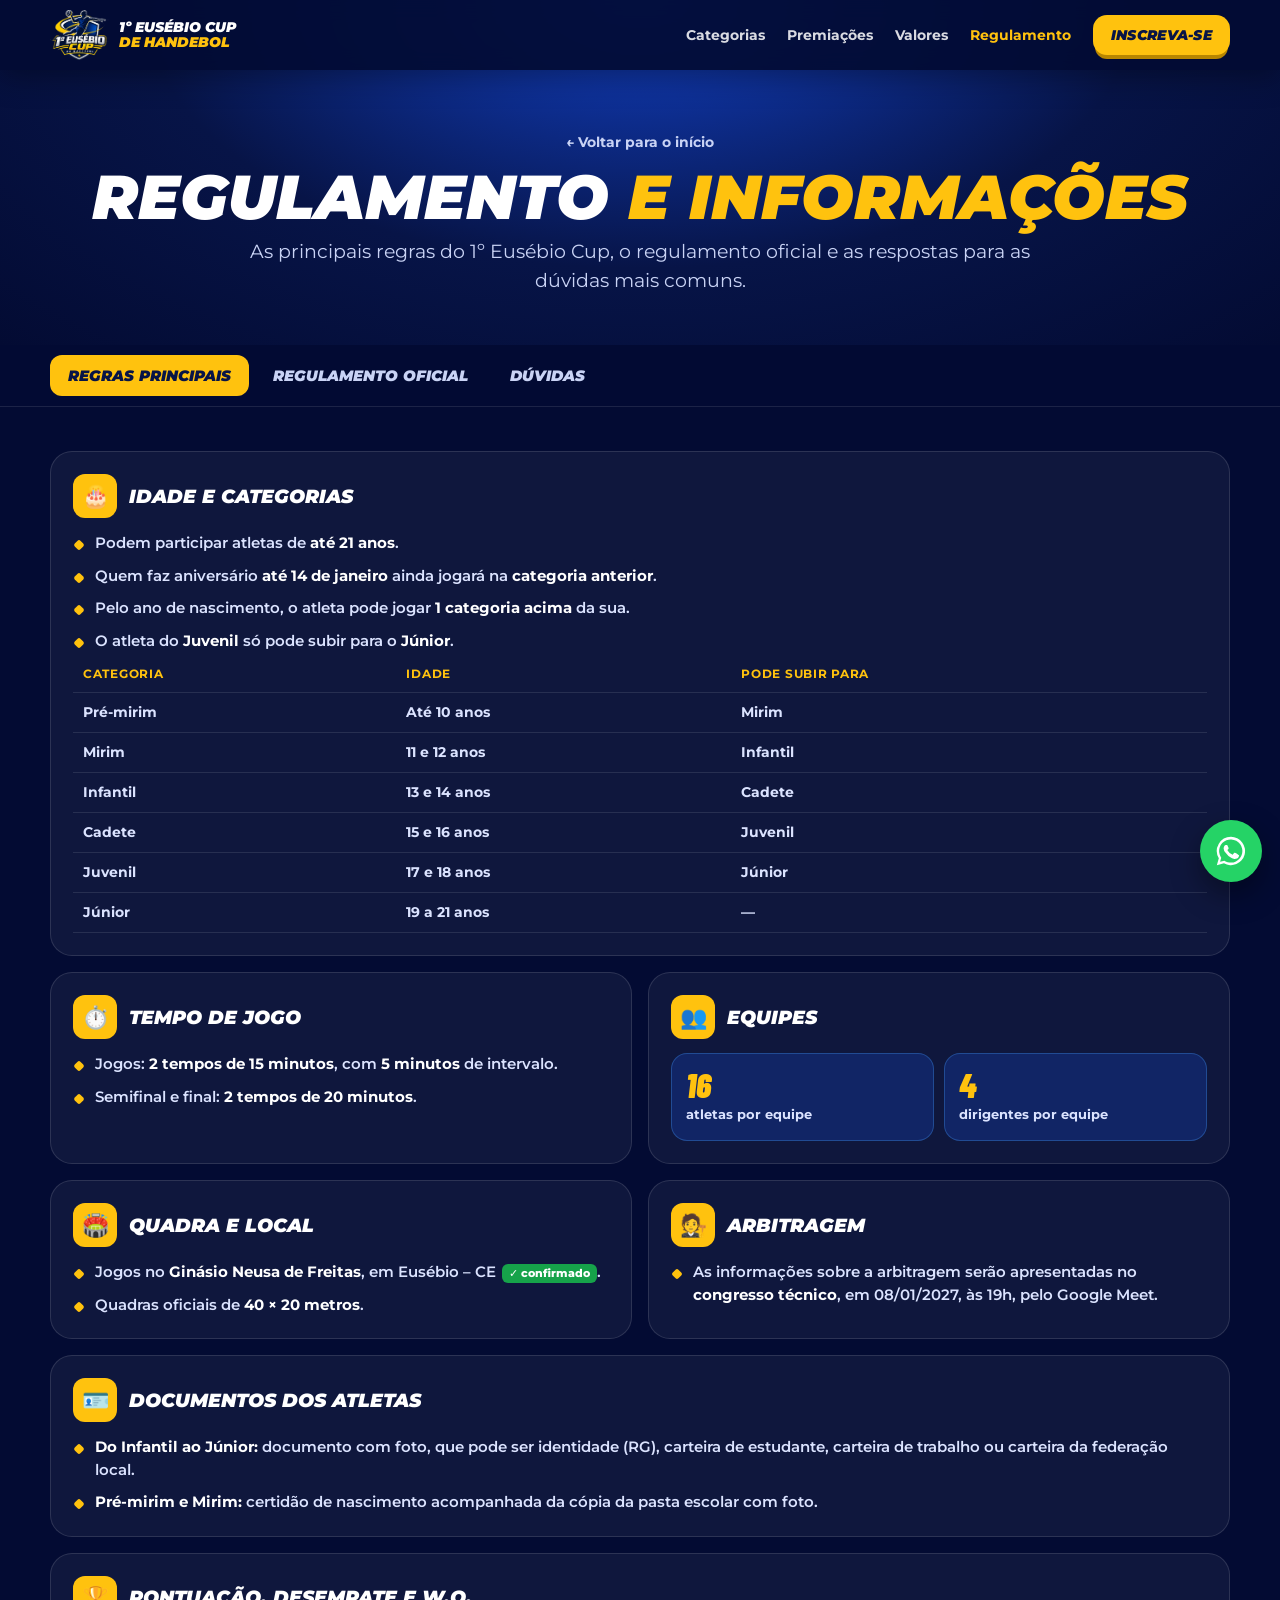
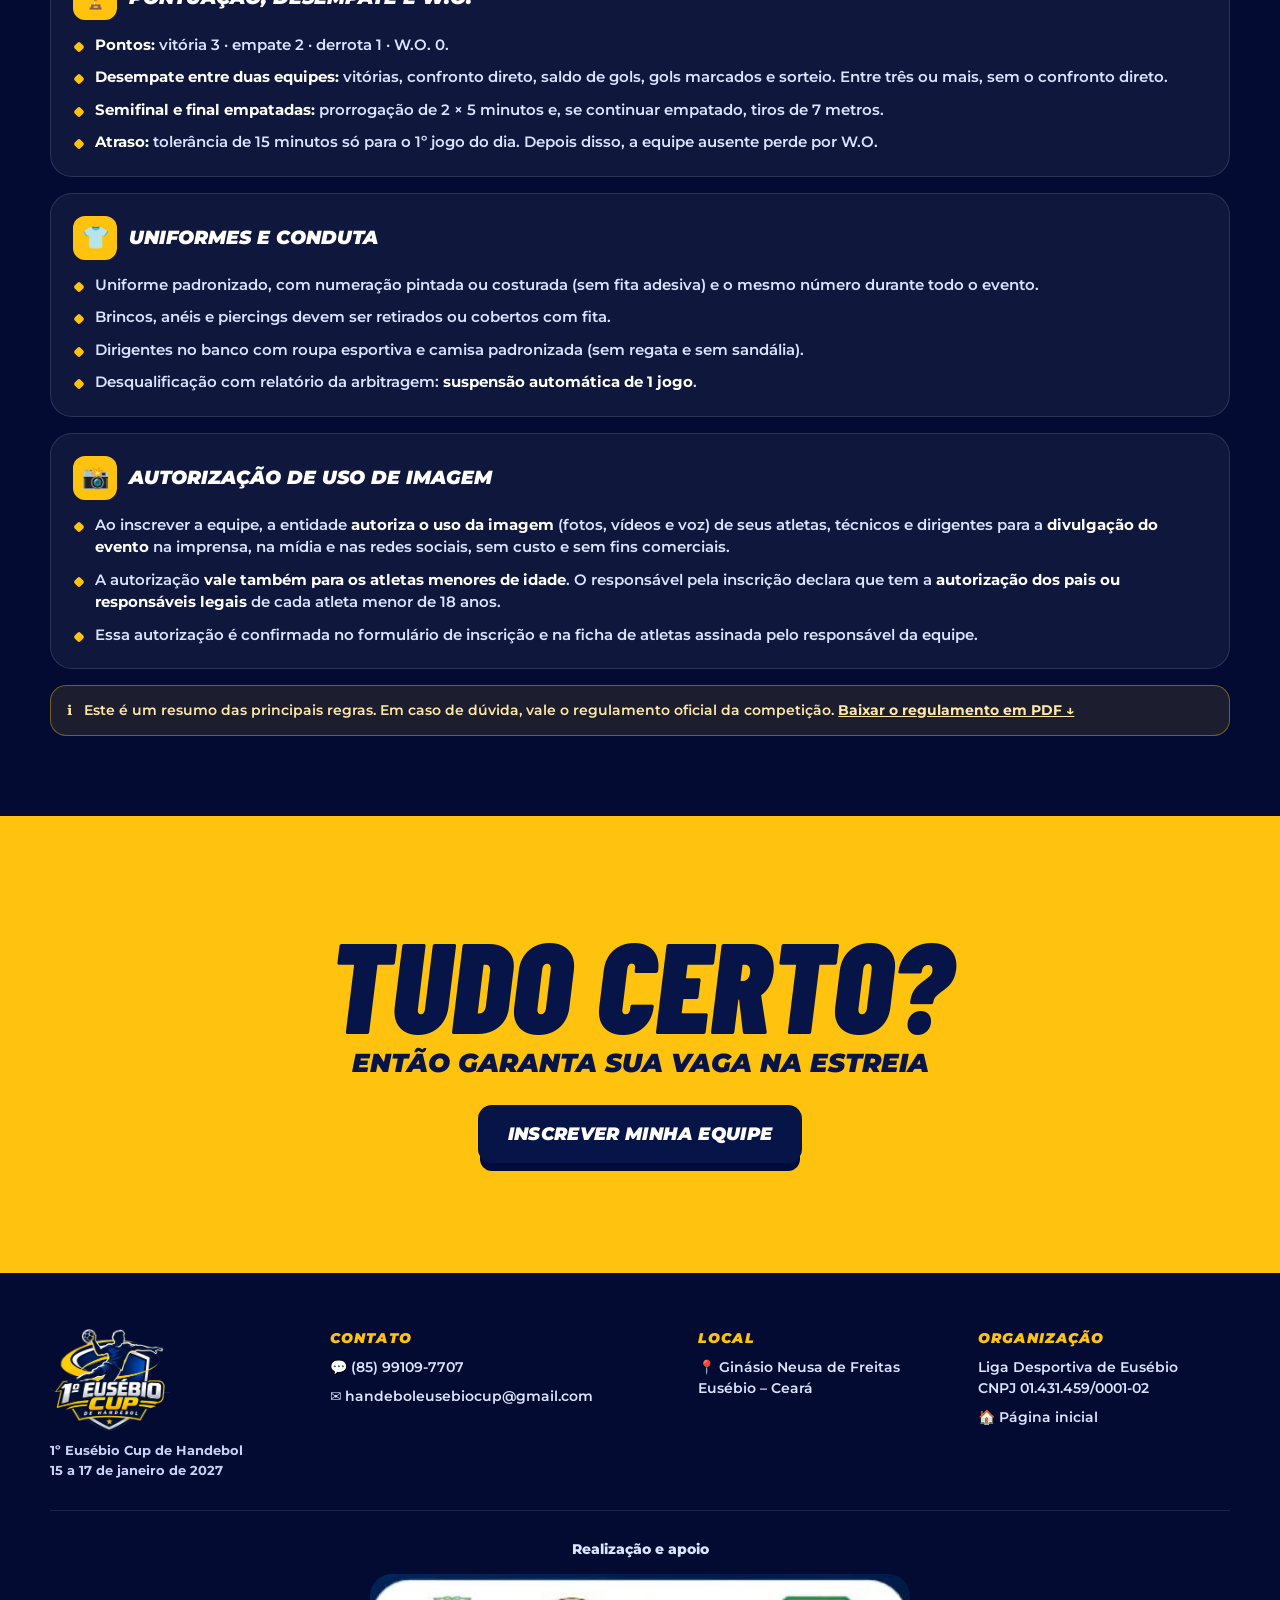
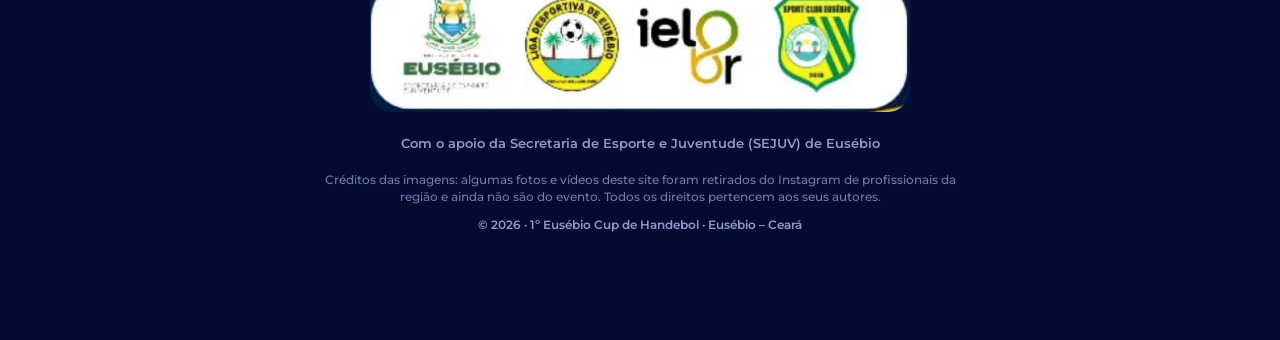
==== commit 96f53e26: "Add files via upload" ====
--- a/regulamento.html
+++ b/regulamento.html
@@ -109,8 +109,37 @@
         </ul>
       </div>
 
-    </div>
-    <div class="note"><span>ℹ️</span><div>Este é um resumo das principais regras. Em caso de dúvida, vale o regulamento oficial da competição.</div></div>
+      <div class="rule wide">
+        <h3><i>🏆</i>Pontuação, desempate e W.O.</h3>
+        <ul>
+          <li><b>Pontos:</b> vitória 3 · empate 2 · derrota 1 · W.O. 0.</li>
+          <li><b>Desempate entre duas equipes:</b> vitórias, confronto direto, saldo de gols, gols marcados e sorteio. Entre três ou mais, sem o confronto direto.</li>
+          <li><b>Semifinal e final empatadas:</b> prorrogação de 2 × 5 minutos e, se continuar empatado, tiros de 7 metros.</li>
+          <li><b>Atraso:</b> tolerância de 15 minutos só para o 1º jogo do dia. Depois disso, a equipe ausente perde por W.O.</li>
+        </ul>
+      </div>
+
+      <div class="rule wide">
+        <h3><i>👕</i>Uniformes e conduta</h3>
+        <ul>
+          <li>Uniforme padronizado, com numeração pintada ou costurada (sem fita adesiva) e o mesmo número durante todo o evento.</li>
+          <li>Brincos, anéis e piercings devem ser retirados ou cobertos com fita.</li>
+          <li>Dirigentes no banco com roupa esportiva e camisa padronizada (sem regata e sem sandália).</li>
+          <li>Desqualificação com relatório da arbitragem: <b>suspensão automática de 1 jogo</b>.</li>
+        </ul>
+      </div>
+
+      <div class="rule wide" id="imagem">
+        <h3><i>📸</i>Autorização de uso de imagem</h3>
+        <ul>
+          <li>Ao inscrever a equipe, a entidade <b>autoriza o uso da imagem</b> (fotos, vídeos e voz) de seus atletas, técnicos e dirigentes para a <b>divulgação do evento</b> na imprensa, na mídia e nas redes sociais, sem custo e sem fins comerciais.</li>
+          <li>A autorização <b>vale também para os atletas menores de idade</b>. O responsável pela inscrição declara que tem a <b>autorização dos pais ou responsáveis legais</b> de cada atleta menor de 18 anos.</li>
+          <li>Essa autorização é confirmada no formulário de inscrição e na ficha de atletas assinada pelo responsável da equipe.</li>
+        </ul>
+      </div>
+
+    </div>
+    <div class="note"><span>ℹ️</span><div>Este é um resumo das principais regras. Em caso de dúvida, vale o regulamento oficial da competição. <a href="assets/regulamento-eusebio-cup-2027.pdf" download="Regulamento - 1º Eusébio Cup de Handebol.pdf" style="font-weight:700;white-space:nowrap">Baixar o regulamento em PDF ↓</a></div></div>
   </div>
 </section>
 
@@ -119,12 +148,12 @@
   <div class="wrap">
     <div class="official">
       <div class="ic">📄</div>
-      <span class="soon">Em breve</span>
-      <h3>Regulamento oficial</h3>
-      <p>O regulamento completo do 1º Eusébio Cup será publicado aqui e apresentado no congresso técnico, no dia 08 de janeiro de 2027, às 19h, pelo Google Meet.</p>
+      <span class="soon">PDF · 8 páginas · 16 capítulos</span>
+      <h3>Regulamento geral</h3>
+      <p>Todas as regras do 1º Eusébio Cup em um documento: categorias e idades, inscrições e pagamento, dirigentes, documentos, jogos, pontuação e desempate, W.O., uniformes, disciplina, protestos, premiação e uso de imagem. O sistema de disputa, a tabela e a arbitragem serão apresentados no congresso técnico, em 08/01/2027, às 19h, pelo Google Meet.</p>
       <div style="display:flex;gap:12px;justify-content:center;flex-wrap:wrap">
-        <a class="btn btn-gold" href="mailto:handeboleusebiocup@gmail.com?subject=Regulamento%201%C2%BA%20Eus%C3%A9bio%20Cup">Pedir por e-mail</a>
-        <a class="btn btn-ghost" href="https://wa.me/5585991097707?text=Ol%C3%A1!%20Gostaria%20de%20receber%20o%20regulamento%20do%201%C2%BA%20Eus%C3%A9bio%20Cup." target="_blank" rel="noopener">Falar no WhatsApp</a>
+        <a class="btn btn-gold" href="assets/regulamento-eusebio-cup-2027.pdf" download="Regulamento - 1º Eusébio Cup de Handebol.pdf">Baixar regulamento (PDF)</a>
+        <a class="btn btn-ghost" href="assets/regulamento-eusebio-cup-2027.pdf" target="_blank" rel="noopener">Abrir no navegador</a>
       </div>
     </div>
   </div>
@@ -142,6 +171,7 @@
       <details><summary>Posso inscrever mais de uma categoria?</summary><p>Sim. Marque todas as categorias da sua entidade na inscrição. Depois você preenche uma ficha de atletas para cada categoria, com até 16 atletas e 4 dirigentes.</p></details>
       <details><summary>Quais documentos os atletas precisam?</summary><p>Do Infantil ao Júnior: identidade, carteira de estudante, carteira de trabalho ou carteira da federação local. Pré-mirim e Mirim: certidão de nascimento com a cópia da pasta escolar com foto. A ficha de inscrição também precisa da assinatura do médico (com CRM) e do responsável pela equipe.</p></details>
       <details><summary>Tem hospedagem para as delegações?</summary><p>Informe no formulário de inscrição quantos atletas e dirigentes vão precisar de hospedagem e a sua preferência: hotel, sala de aula ou alojamento.</p></details>
+      <details><summary>O evento vai usar fotos e vídeos dos atletas?</summary><p>Sim. Ao se inscrever, a equipe autoriza o uso da imagem de atletas, técnicos e dirigentes, inclusive dos menores de idade, para divulgar o evento na imprensa, na mídia e nas redes sociais, sem custo e sem fins comerciais. O responsável pela inscrição declara que tem a autorização dos pais ou responsáveis legais dos atletas menores de 18 anos.</p></details>
       <details><summary>Quais são as premiações?</summary><p>Troféu e medalhas para campeão e vice, placa de destaque para o melhor jogador, o melhor goleiro e o melhor técnico, e certificado de MVP. Os patrocinadores também vão oferecer e sortear brindes.</p></details>
       <details><summary>Como falo com a organização?</summary><p>Pelo WhatsApp (85) 99109-7707 ou pelo e-mail handeboleusebiocup@gmail.com.</p></details>
     </div>
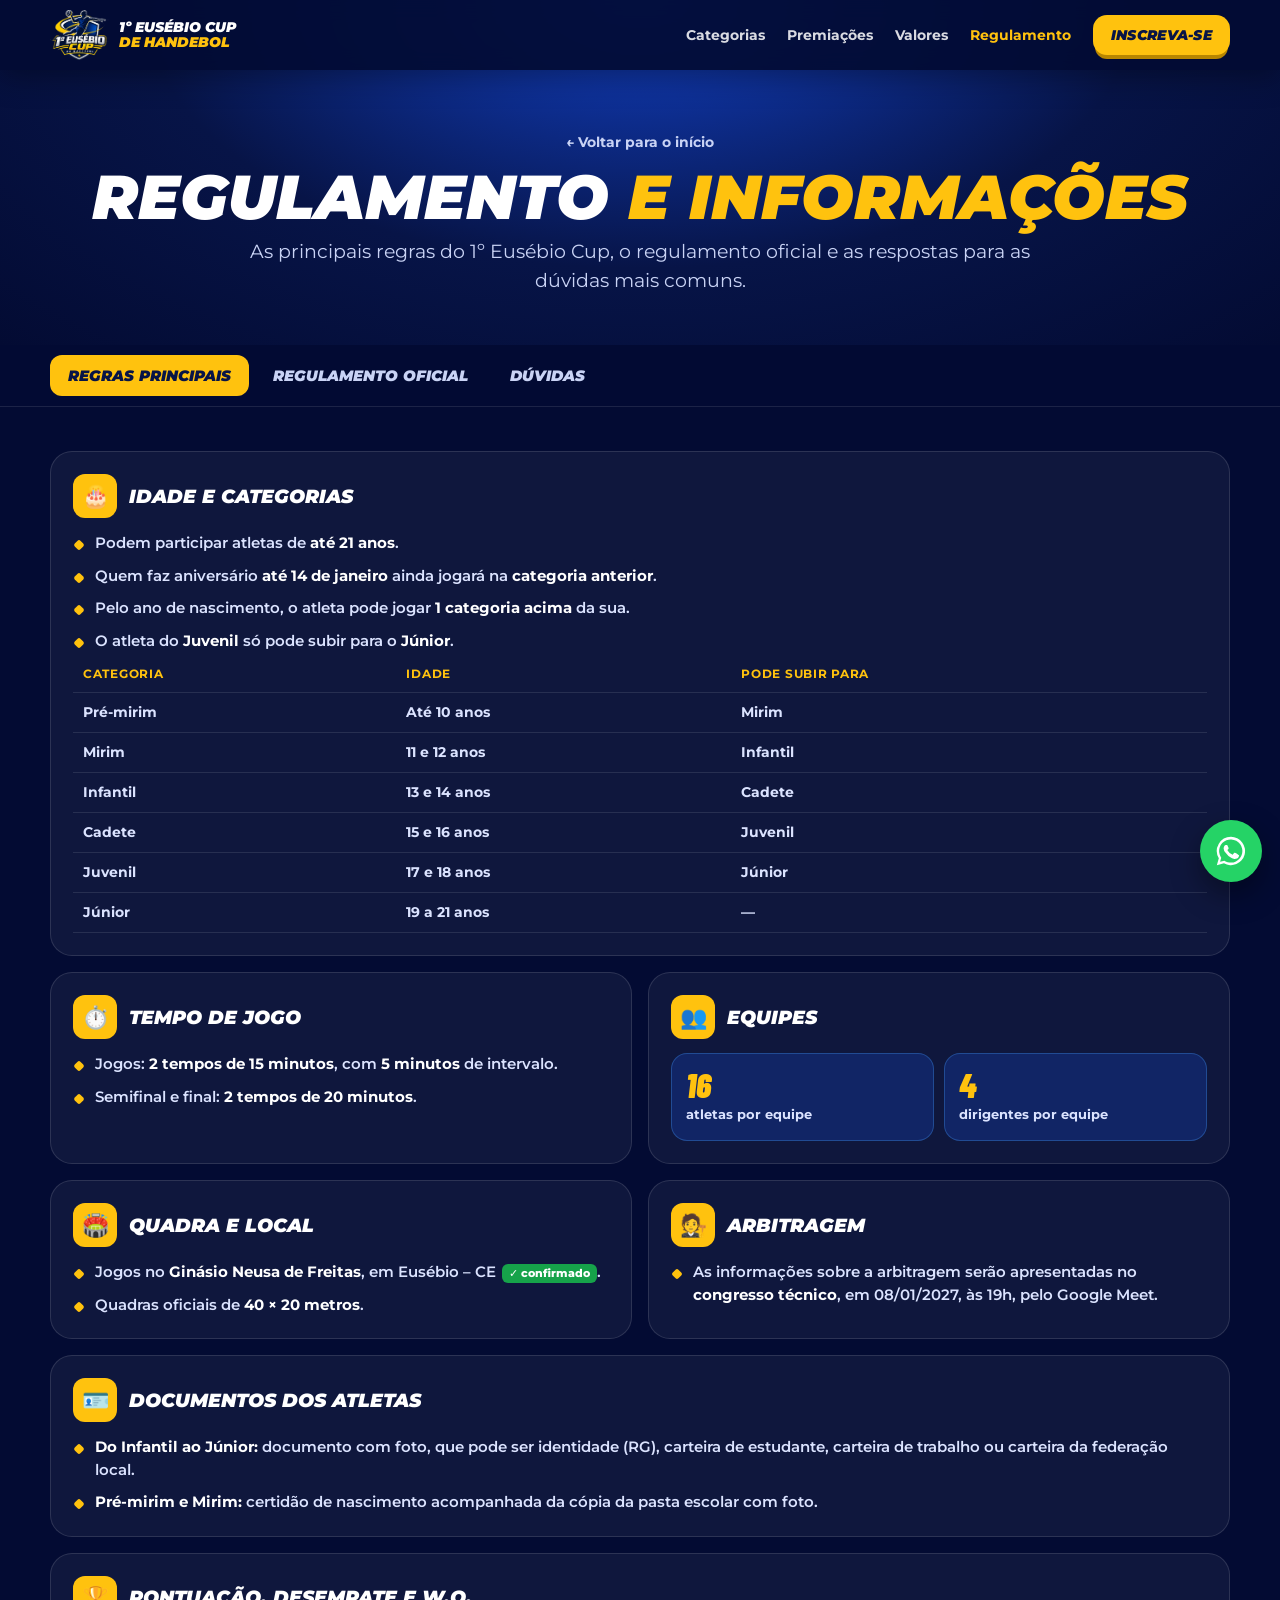
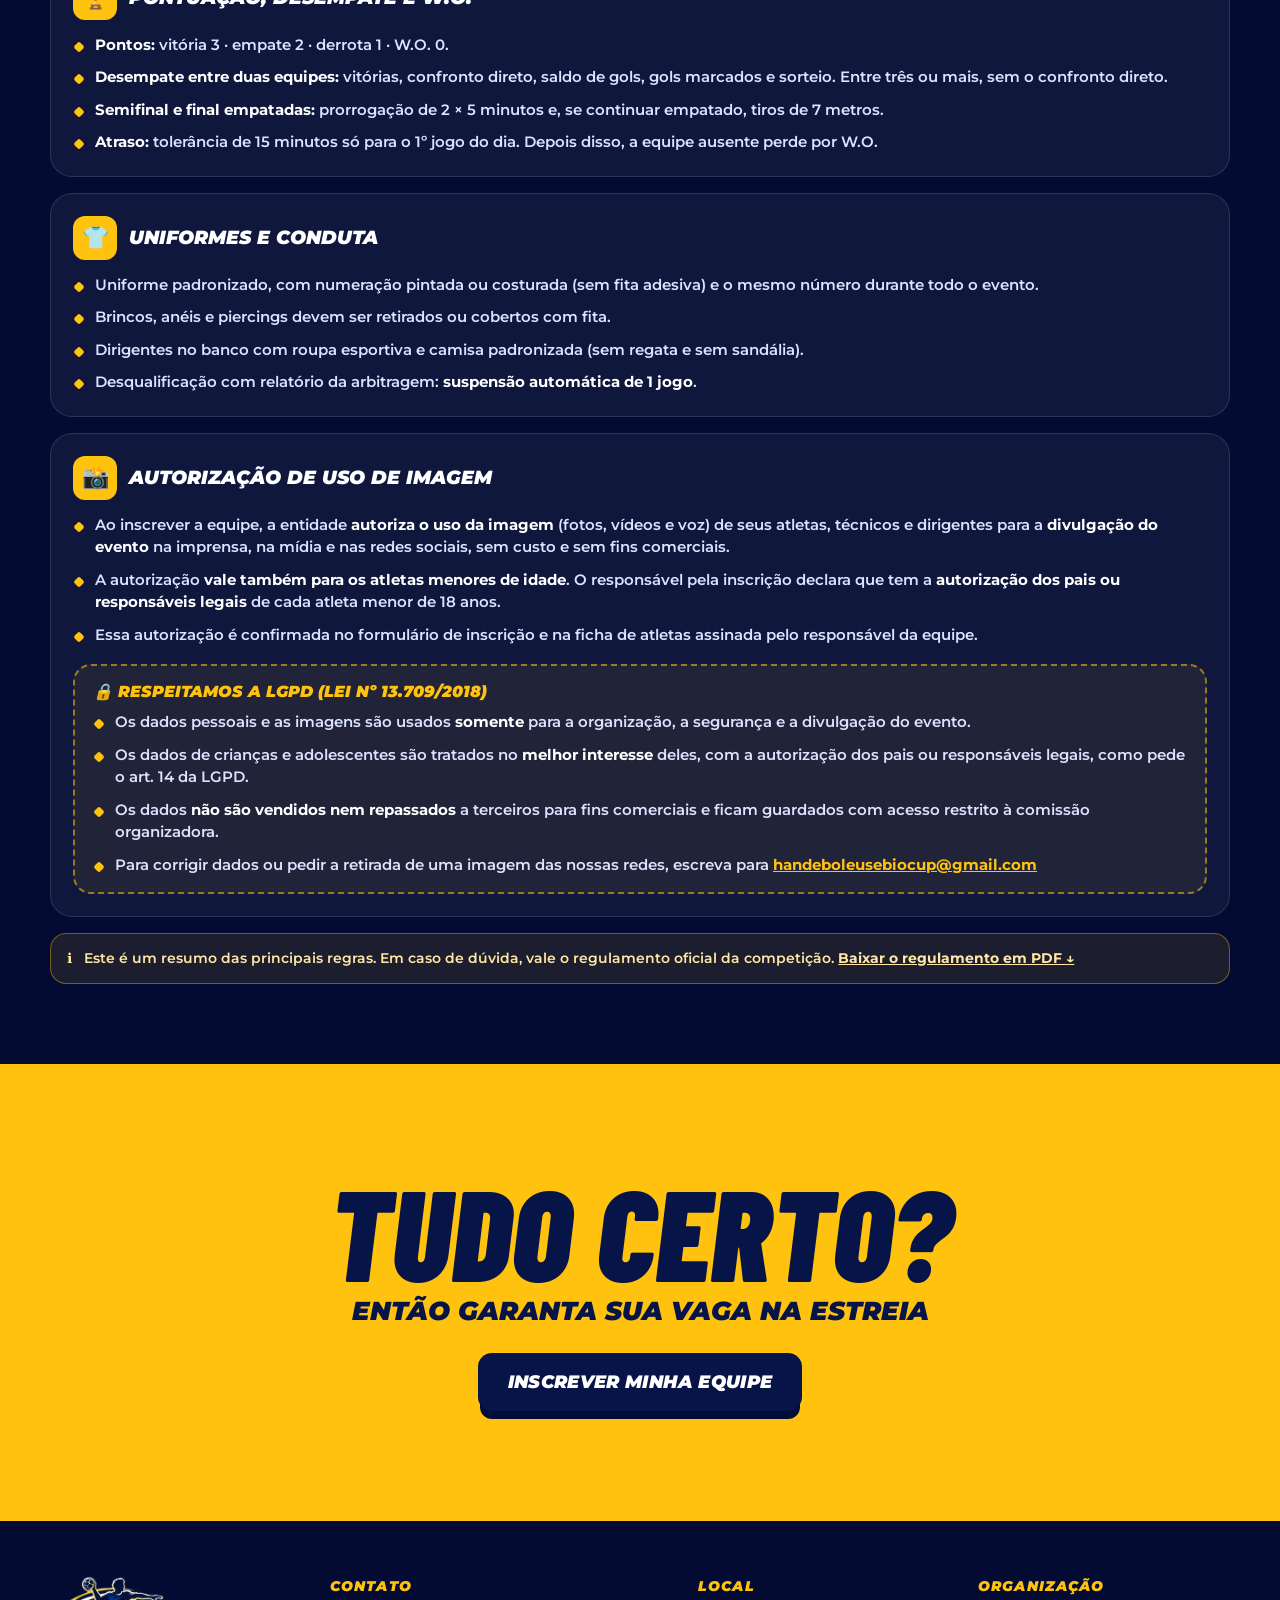
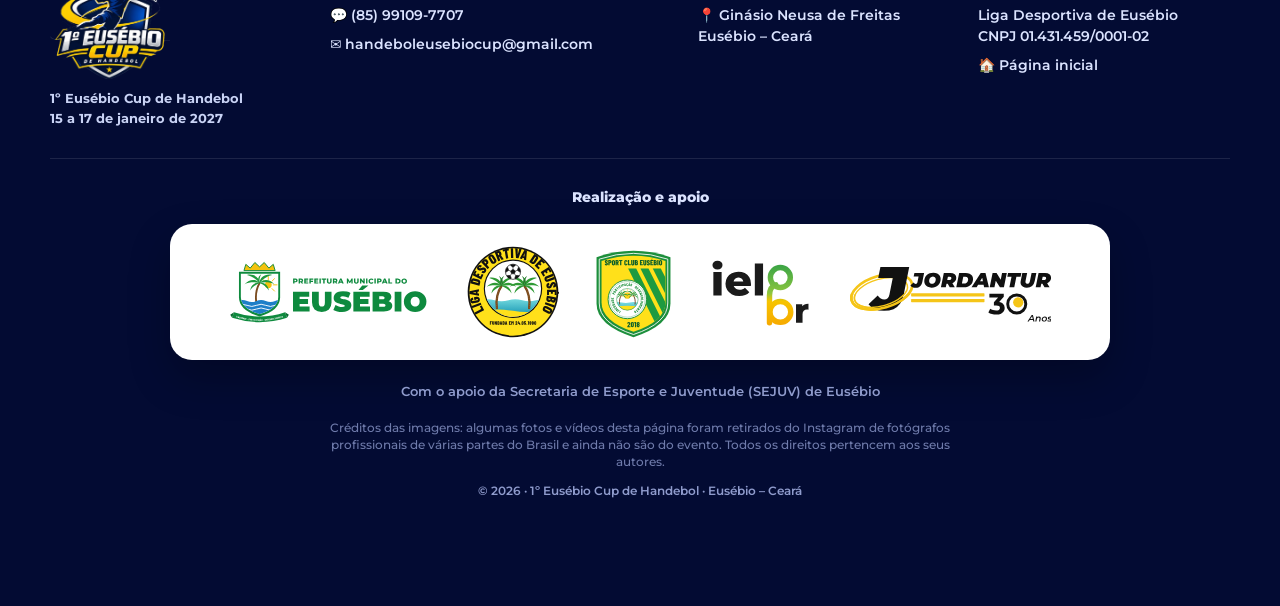
==== commit d1f124d5: "Logos dos patrocinadores atualizado" ====
--- a/regulamento.html
+++ b/regulamento.html
@@ -136,6 +136,15 @@
           <li>A autorização <b>vale também para os atletas menores de idade</b>. O responsável pela inscrição declara que tem a <b>autorização dos pais ou responsáveis legais</b> de cada atleta menor de 18 anos.</li>
           <li>Essa autorização é confirmada no formulário de inscrição e na ficha de atletas assinada pelo responsável da equipe.</li>
         </ul>
+        <div class="lgpd">
+          <b>🔒 Respeitamos a LGPD (Lei nº 13.709/2018)</b>
+          <ul>
+            <li>Os dados pessoais e as imagens são usados <b>somente</b> para a organização, a segurança e a divulgação do evento.</li>
+            <li>Os dados de crianças e adolescentes são tratados no <b>melhor interesse</b> deles, com a autorização dos pais ou responsáveis legais, como pede o art. 14 da LGPD.</li>
+            <li>Os dados <b>não são vendidos nem repassados</b> a terceiros para fins comerciais e ficam guardados com acesso restrito à comissão organizadora.</li>
+            <li>Para corrigir dados ou pedir a retirada de uma imagem das nossas redes, escreva para <a href="mailto:handeboleusebiocup@gmail.com">handeboleusebiocup@gmail.com</a></li>
+          </ul>
+        </div>
       </div>
 
     </div>
@@ -172,7 +181,7 @@
       <details><summary>Quais documentos os atletas precisam?</summary><p>Do Infantil ao Júnior: identidade, carteira de estudante, carteira de trabalho ou carteira da federação local. Pré-mirim e Mirim: certidão de nascimento com a cópia da pasta escolar com foto. A ficha de inscrição também precisa da assinatura do médico (com CRM) e do responsável pela equipe.</p></details>
       <details><summary>Tem hospedagem para as delegações?</summary><p>Informe no formulário de inscrição quantos atletas e dirigentes vão precisar de hospedagem e a sua preferência: hotel, sala de aula ou alojamento.</p></details>
       <details><summary>O evento vai usar fotos e vídeos dos atletas?</summary><p>Sim. Ao se inscrever, a equipe autoriza o uso da imagem de atletas, técnicos e dirigentes, inclusive dos menores de idade, para divulgar o evento na imprensa, na mídia e nas redes sociais, sem custo e sem fins comerciais. O responsável pela inscrição declara que tem a autorização dos pais ou responsáveis legais dos atletas menores de 18 anos.</p></details>
-      <details><summary>Quais são as premiações?</summary><p>Troféu e medalhas para campeão e vice, placa de destaque para o melhor jogador, o melhor goleiro e o melhor técnico, e certificado de MVP. Os patrocinadores também vão oferecer e sortear brindes.</p></details>
+      <details><summary>Quais são as premiações?</summary><p>Troféu e medalhas para campeão e vice, placa de destaque para o melhor jogador, o melhor goleiro e o melhor técnico, e certificado de MVP. O MVP também ganha 1 foto do nosso fotógrafo profissional, escolhida por ele mesmo entre as fotos do evento. Os patrocinadores também vão oferecer e sortear brindes.</p></details>
       <details><summary>Como falo com a organização?</summary><p>Pelo WhatsApp (85) 99109-7707 ou pelo e-mail handeboleusebiocup@gmail.com.</p></details>
     </div>
   </div>
@@ -209,9 +218,15 @@
       </div>
     </div>
     <p class="ft-label">Realização e apoio</p>
-    <img class="apoio" src="assets/apoio.png" alt="Prefeitura de Eusébio, Secretaria de Esporte e Juventude, Liga Desportiva de Eusébio, IEL Brasil e Sport Club Eusébio">
+    <ul class="sponsors" aria-label="Realização e apoio">
+      <li class="w"><img src="assets/logos/prefeitura.svg" alt="Prefeitura Municipal do Eusébio" loading="lazy"></li>
+      <li class="r"><img src="assets/logos/liga.svg" alt="Liga Desportiva de Eusébio" loading="lazy"></li>
+      <li class="r"><img src="assets/logos/sport.svg" alt="Sport Club Eusébio" loading="lazy"></li>
+      <li class="s"><img src="assets/logos/iel.svg" alt="IEL Brasil" loading="lazy"></li>
+      <li class="w"><img src="assets/logos/jordantur.svg" alt="Jordantur 30 anos" loading="lazy"></li>
+    </ul>
     <p>Com o apoio da Secretaria de Esporte e Juventude (SEJUV) de Eusébio</p>
-    <p class="credits">Créditos das imagens: algumas fotos e vídeos deste site foram retirados do Instagram de profissionais da região e ainda não são do evento. Todos os direitos pertencem aos seus autores.</p>
+    <p class="credits">Créditos das imagens: algumas fotos e vídeos desta página foram retirados do Instagram de fotógrafos profissionais de várias partes do Brasil e ainda não são do evento. Todos os direitos pertencem aos seus autores.</p>
     <p class="copy">© 2026 · 1º Eusébio Cup de Handebol · Eusébio – Ceará</p>
   </div>
 </footer>
--- a/assets/site.css
+++ b/assets/site.css
@@ -222,7 +222,7 @@
 .step{display:none;padding:clamp(20px,4vw,44px)}
 .step.on{display:block;animation:fade .35s ease}
 @keyframes fade{from{opacity:0;transform:translateY(10px)}}
-.fs{border:0;padding:0;margin:0 0 30px}
+.fs{border:0;padding:0;margin:0 0 30px;min-width:0}
 .fs legend{display:flex;align-items:center;gap:10px;padding:0;margin-bottom:16px;font:italic 900 clamp(19px,2.2vw,24px) var(--F);text-transform:uppercase;color:var(--navy)}
 .fs legend::before{content:"";width:8px;height:26px;background:var(--gold);border-radius:4px;transform:skewX(-14deg)}
 .grid{display:grid;grid-template-columns:repeat(12,1fr);gap:14px 16px}
@@ -250,6 +250,10 @@
 .ck input:checked + label::before{background:var(--navy) url("data:image/svg+xml,%3Csvg xmlns='http://www.w3.org/2000/svg' viewBox='0 0 24 24' fill='none' stroke='%23ffc20e' stroke-width='4' stroke-linecap='round' stroke-linejoin='round'%3E%3Cpath d='M5 12l5 5 9-10'/%3E%3C/svg%3E") center/16px no-repeat;border-color:var(--navy)}
 .ck input:focus-visible + label{box-shadow:0 0 0 4px rgba(26,79,224,.2)}
 .grpbad .ck label{border-color:#f3b7b1}
+.ck.long label{align-items:flex-start;font-size:12.5px;font-weight:500;line-height:1.5;color:#3a4366}
+.ck.long label b{color:var(--navy)}
+.ck.long label a{color:var(--blue,#1a4fe0);font-weight:700;white-space:nowrap}
+.ck.long label::before{margin-top:1px}
 .pay{display:grid;grid-template-columns:1fr 1.1fr;gap:18px;align-items:stretch}
 @media (max-width:820px){.pay{grid-template-columns:1fr}}
 .sum{background:var(--navy);color:#fff;border-radius:22px;padding:22px;position:relative;overflow:hidden}
@@ -351,6 +355,17 @@
 .cta-final .btn-navy{font-size:18px;padding:18px 30px;box-shadow:0 10px 0 -2px #000c3a}
 footer{background:var(--deep);padding:50px 0 100px;text-align:center}
 footer .apoio{width:min(540px,100%);margin:14px auto 22px;border-radius:22px}
+footer .sponsors{list-style:none;max-width:940px;margin:16px auto 22px;padding:22px 28px;background:#fff;border-radius:22px;display:flex;flex-wrap:wrap;justify-content:center;align-items:center;gap:18px 36px;box-shadow:0 18px 40px rgba(0,0,0,.25)}
+footer .sponsors li{display:flex;align-items:center;justify-content:center;height:92px}
+footer .sponsors li.w{height:64px}
+footer .sponsors li.s{height:76px}
+footer .sponsors img{display:block;height:100%;width:auto;max-width:100%}
+@media (max-width:640px){
+  footer .sponsors{padding:18px 14px;gap:16px 20px;border-radius:18px}
+  footer .sponsors li{height:66px}
+  footer .sponsors li.w{height:44px}
+  footer .sponsors li.s{height:54px}
+}
 footer p{color:#8f9bcc;font-size:13px;font-weight:600;margin:6px 0}
 .wa{position:fixed;right:18px;bottom:18px;z-index:60;width:62px;height:62px;border-radius:50%;background:#25d366;display:grid;place-items:center;box-shadow:0 12px 30px rgba(0,0,0,.4);transition:transform .15s}
 .wa:hover{transform:scale(1.08)}
@@ -510,6 +525,9 @@
 .rule li{position:relative;padding-left:22px;color:#dbe3ff;font-weight:600;font-size:15px}
 .rule li::before{content:"";position:absolute;left:2px;top:9px;width:8px;height:8px;border-radius:2px;background:var(--gold);transform:rotate(45deg)}
 .rule li b{color:#fff}
+.rule .lgpd{margin-top:18px;background:rgba(255,194,14,.08);border:2px dashed rgba(255,194,14,.55);border-radius:18px;padding:16px 18px}
+.rule .lgpd > b{display:block;margin-bottom:10px;font:italic 900 16px var(--F);text-transform:uppercase;color:var(--gold)}
+.rule .lgpd a{color:var(--gold);font-weight:700;overflow-wrap:anywhere}
 .nums{display:grid;grid-template-columns:repeat(2,1fr);gap:10px}
 .num{background:rgba(26,79,224,.25);border:1px solid rgba(74,163,255,.3);border-radius:16px;padding:14px}
 .num b{display:block;font:italic 900 34px/1 var(--B);color:var(--gold)}
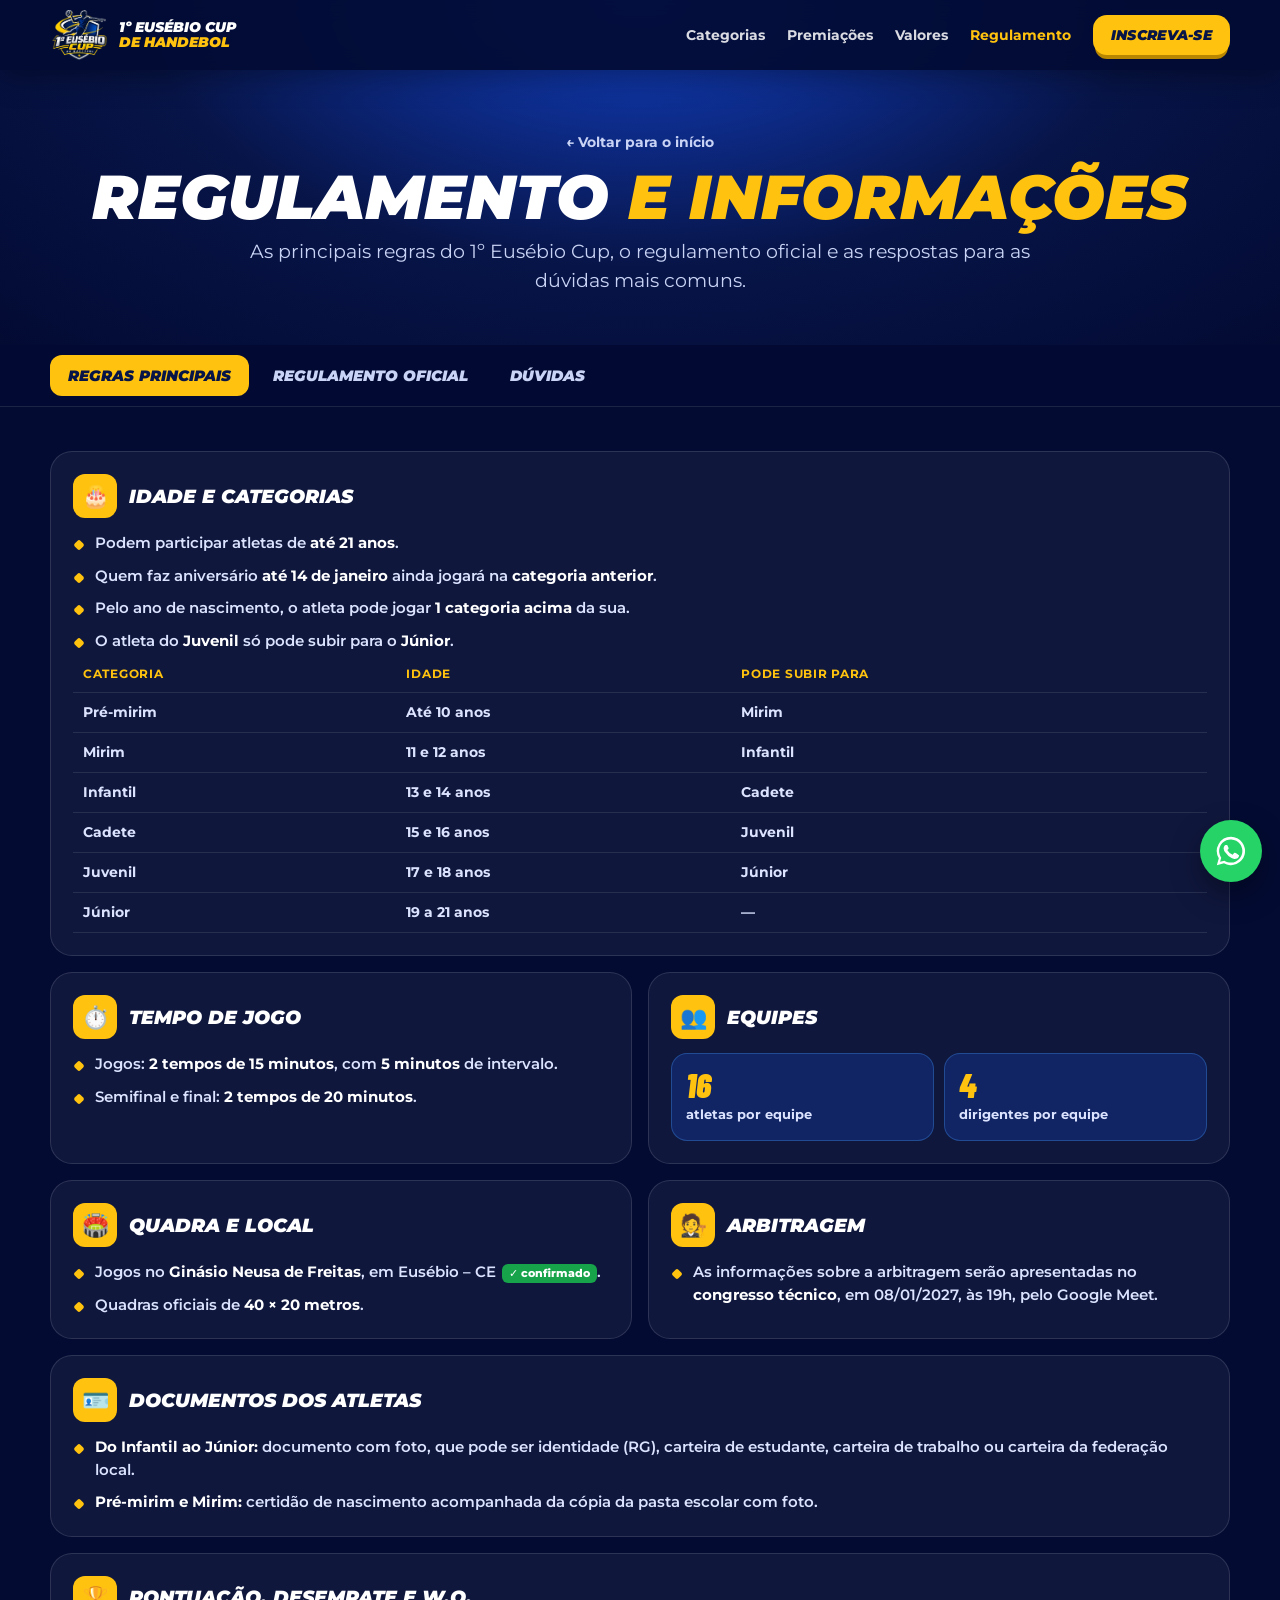
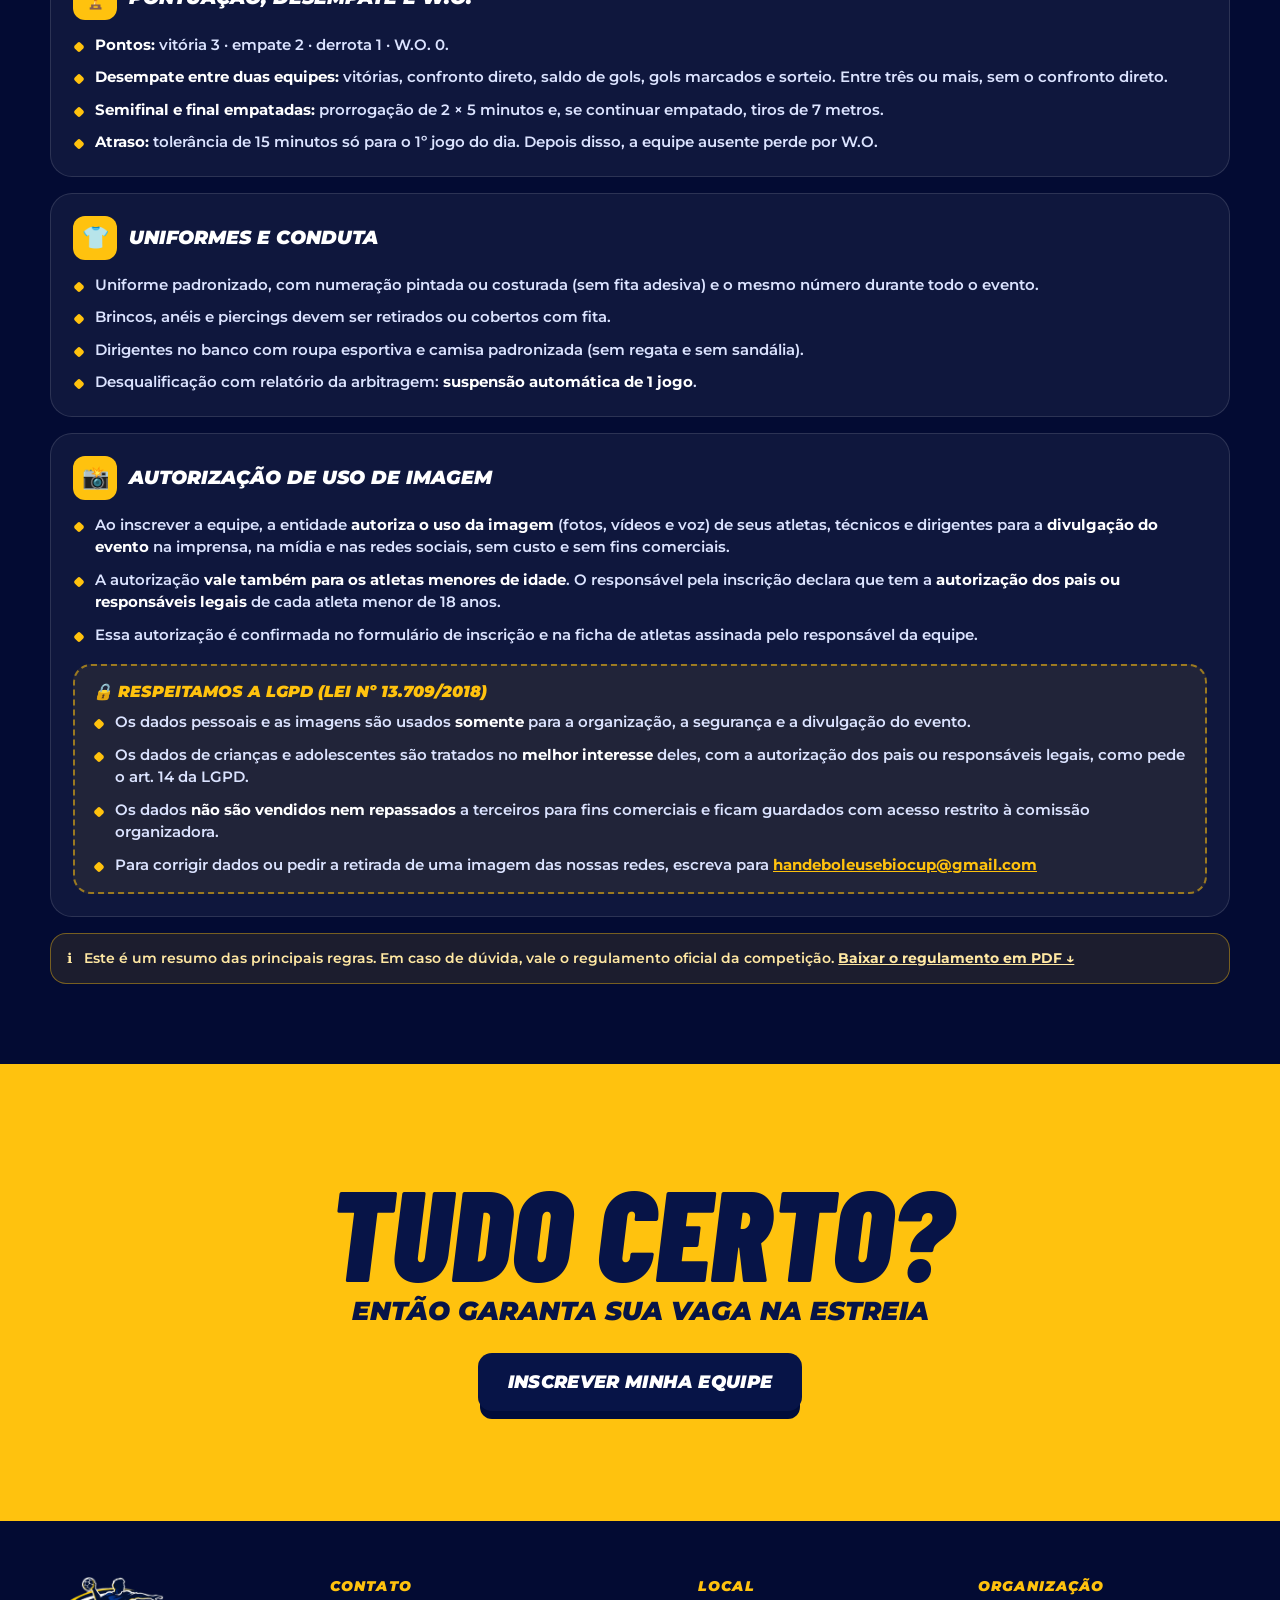
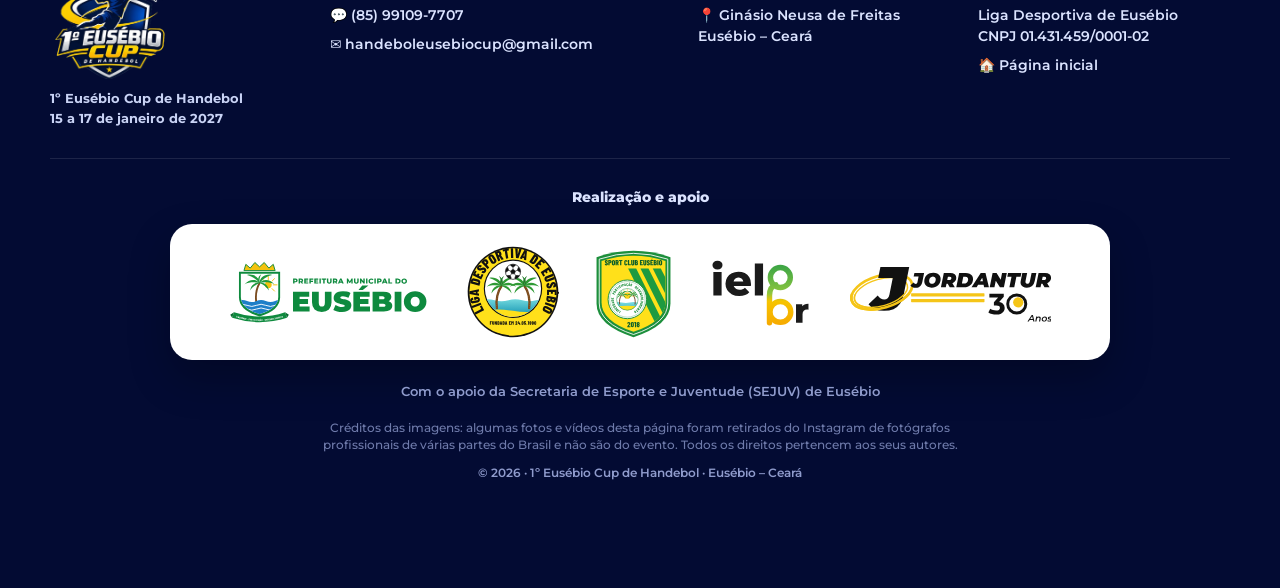
==== commit 57d4cb46: "Logo Principal Atualizado" ====
--- a/regulamento.html
+++ b/regulamento.html
@@ -226,7 +226,7 @@
       <li class="w"><img src="assets/logos/jordantur.svg" alt="Jordantur 30 anos" loading="lazy"></li>
     </ul>
     <p>Com o apoio da Secretaria de Esporte e Juventude (SEJUV) de Eusébio</p>
-    <p class="credits">Créditos das imagens: algumas fotos e vídeos desta página foram retirados do Instagram de fotógrafos profissionais de várias partes do Brasil e ainda não são do evento. Todos os direitos pertencem aos seus autores.</p>
+    <p class="credits">Créditos das imagens: algumas fotos e vídeos desta página foram retirados do Instagram de fotógrafos profissionais de várias partes do Brasil e não são do evento. Todos os direitos pertencem aos seus autores.</p>
     <p class="copy">© 2026 · 1º Eusébio Cup de Handebol · Eusébio – Ceará</p>
   </div>
 </footer>
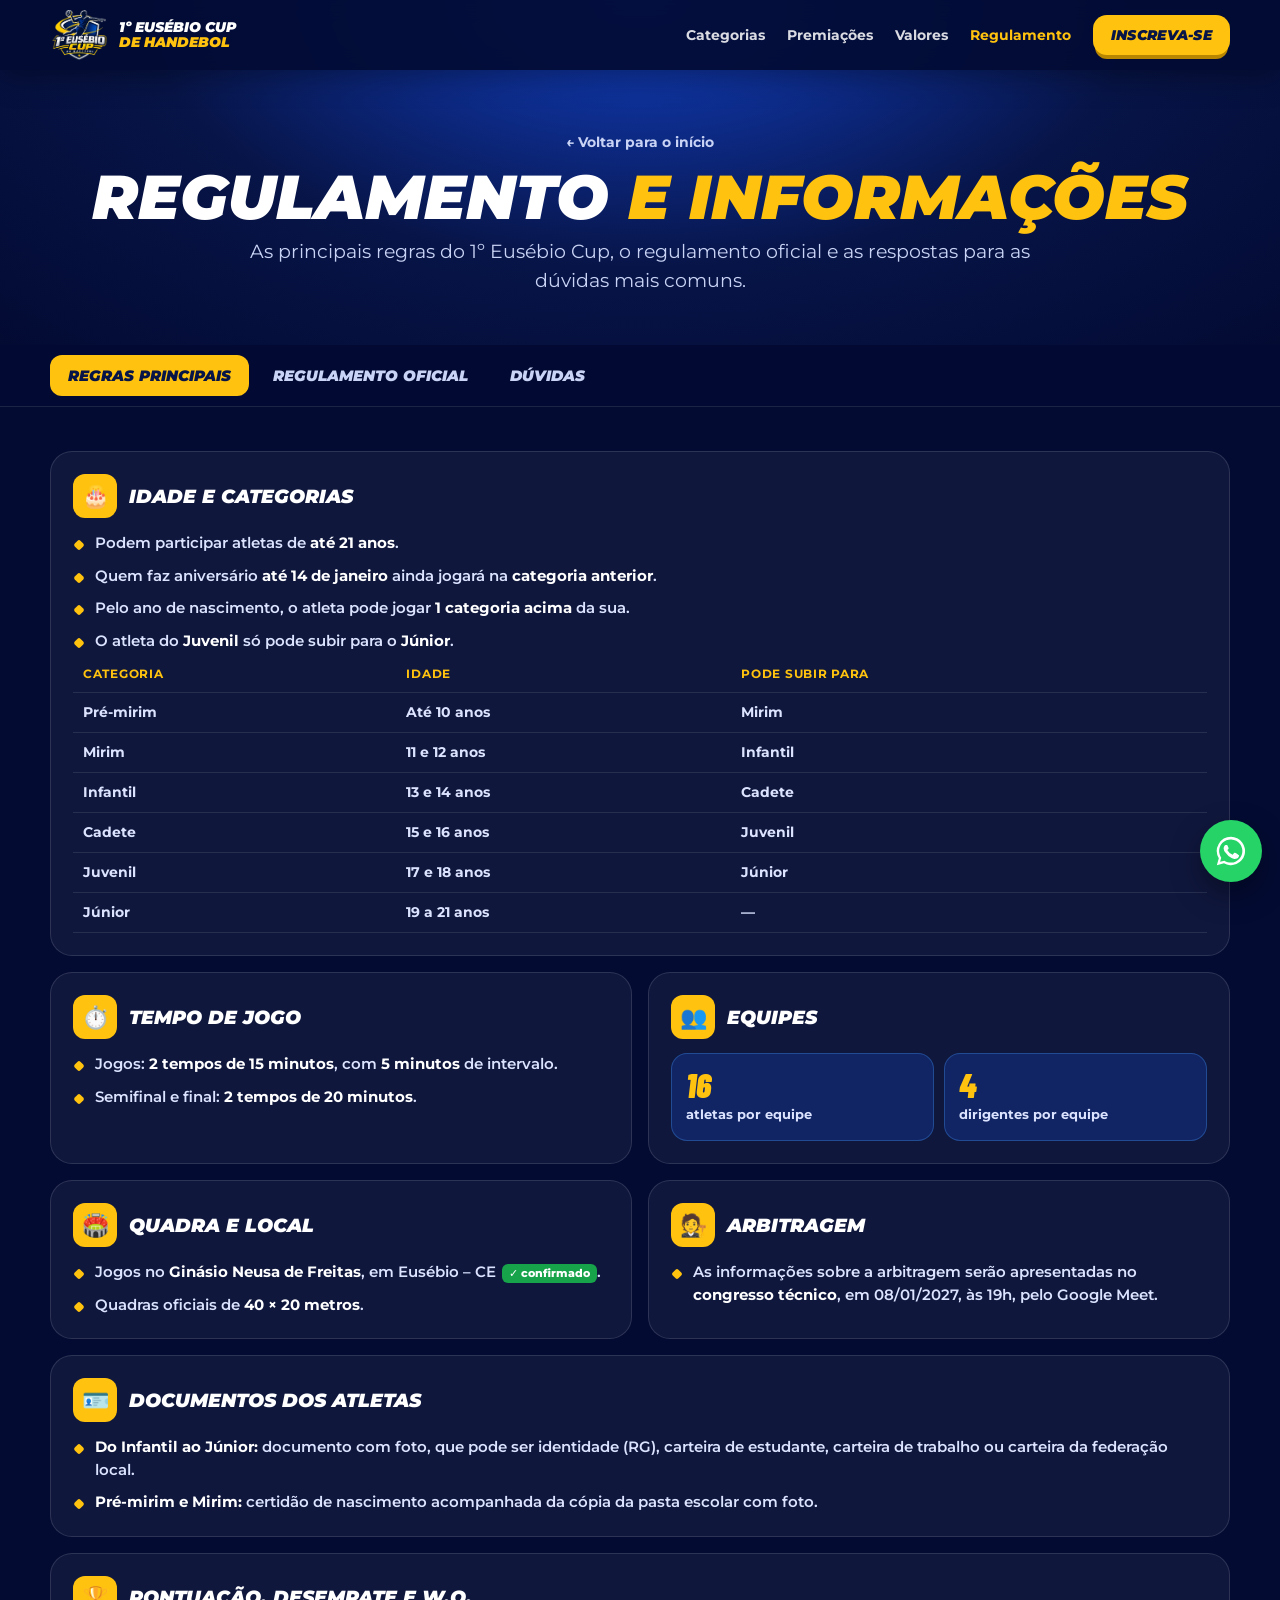
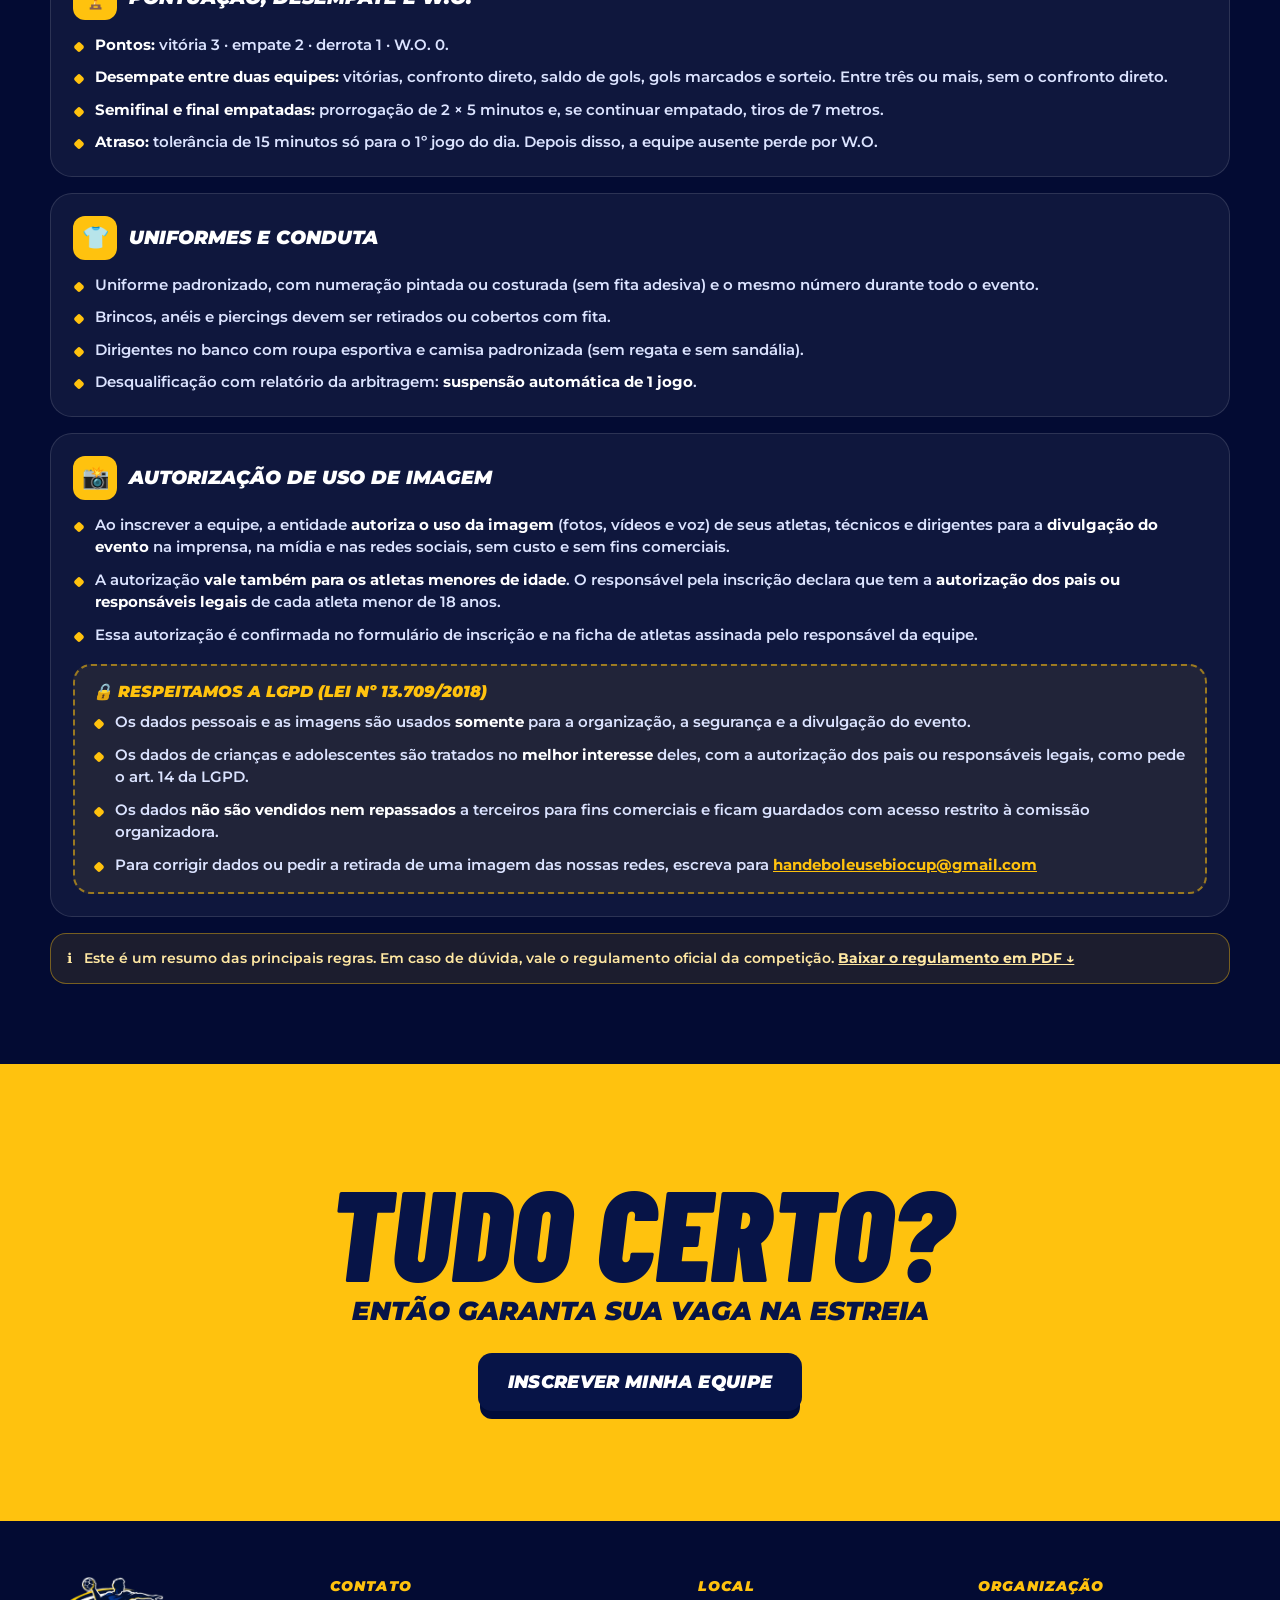
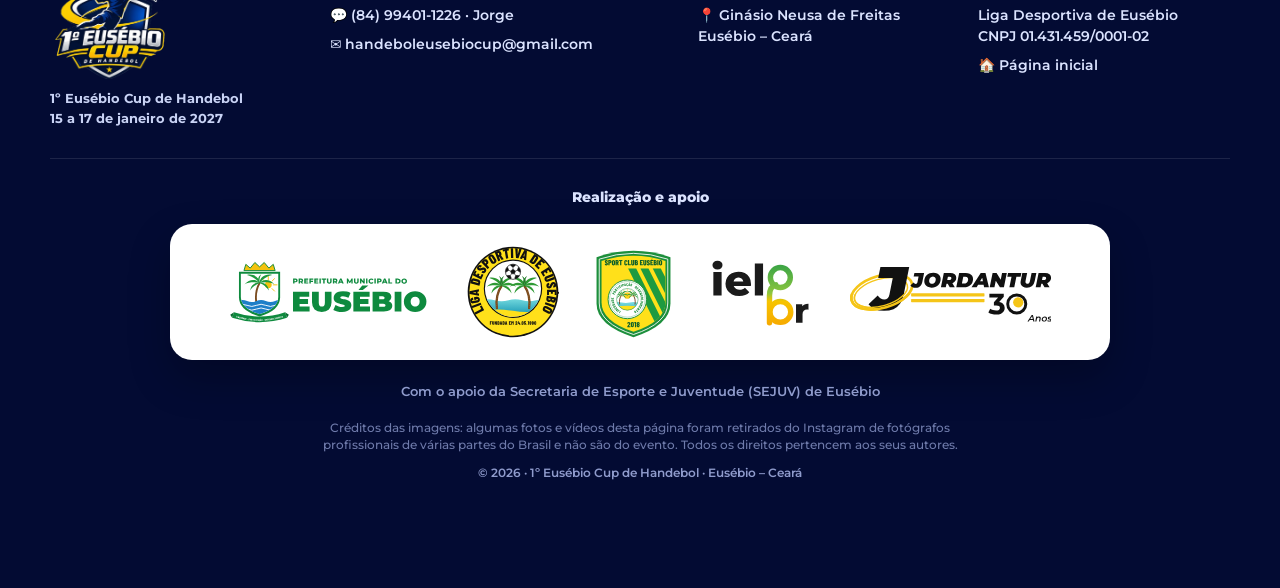
==== commit 0e59eea0: "Add files via upload" ====
--- a/regulamento.html
+++ b/regulamento.html
@@ -11,7 +11,7 @@
 <link rel="preconnect" href="https://fonts.googleapis.com">
 <link rel="preconnect" href="https://fonts.gstatic.com" crossorigin>
 <link href="https://fonts.googleapis.com/css2?family=Barlow+Condensed:ital,wght@0,800;0,900;1,800;1,900&family=Montserrat:ital,wght@0,500;0,600;0,700;0,800;1,800;1,900&display=swap" rel="stylesheet">
-<link rel="stylesheet" href="assets/site.css">
+<link rel="stylesheet" href="assets/site.css?v=2026-11-24">
 </head>
 <body>
 
@@ -182,7 +182,7 @@
       <details><summary>Tem hospedagem para as delegações?</summary><p>Informe no formulário de inscrição quantos atletas e dirigentes vão precisar de hospedagem e a sua preferência: hotel, sala de aula ou alojamento.</p></details>
       <details><summary>O evento vai usar fotos e vídeos dos atletas?</summary><p>Sim. Ao se inscrever, a equipe autoriza o uso da imagem de atletas, técnicos e dirigentes, inclusive dos menores de idade, para divulgar o evento na imprensa, na mídia e nas redes sociais, sem custo e sem fins comerciais. O responsável pela inscrição declara que tem a autorização dos pais ou responsáveis legais dos atletas menores de 18 anos.</p></details>
       <details><summary>Quais são as premiações?</summary><p>Troféu e medalhas para campeão e vice, placa de destaque para o melhor jogador, o melhor goleiro e o melhor técnico, e certificado de MVP. O MVP também ganha 1 foto do nosso fotógrafo profissional, escolhida por ele mesmo entre as fotos do evento. Os patrocinadores também vão oferecer e sortear brindes.</p></details>
-      <details><summary>Como falo com a organização?</summary><p>Pelo WhatsApp (85) 99109-7707 ou pelo e-mail handeboleusebiocup@gmail.com.</p></details>
+      <details><summary>Como falo com a organização?</summary><p>Pelo WhatsApp (84) 99401-1226, falando com o Jorge, ou pelo e-mail handeboleusebiocup@gmail.com.</p></details>
     </div>
   </div>
 </section>
@@ -204,7 +204,7 @@
       </div>
       <div class="ft-col">
         <h4>Contato</h4>
-        <a href="https://wa.me/5585991097707?text=Ol%C3%A1!%20Tenho%20interesse%20no%201%C2%BA%20Eus%C3%A9bio%20Cup%20de%20Handebol." target="_blank" rel="noopener">💬 (85) 99109-7707</a>
+        <a href="https://wa.me/5584994011226?text=Ol%C3%A1%2C%20Jorge!%20Tenho%20interesse%20no%201%C2%BA%20Eus%C3%A9bio%20Cup%20de%20Handebol." target="_blank" rel="noopener">💬 (84) 99401-1226 · Jorge</a>
         <a href="mailto:handeboleusebiocup@gmail.com">✉️ handeboleusebiocup@gmail.com</a>
       </div>
       <div class="ft-col">
@@ -231,7 +231,7 @@
   </div>
 </footer>
 
-<a class="wa" href="https://wa.me/5585991097707?text=Ol%C3%A1!%20Tenho%20interesse%20no%201%C2%BA%20Eus%C3%A9bio%20Cup%20de%20Handebol." target="_blank" rel="noopener" aria-label="Falar com a organização no WhatsApp">
+<a class="wa" href="https://wa.me/5584994011226?text=Ol%C3%A1%2C%20Jorge!%20Tenho%20interesse%20no%201%C2%BA%20Eus%C3%A9bio%20Cup%20de%20Handebol." target="_blank" rel="noopener" aria-label="Falar com o Jorge, da organização, no WhatsApp">
   <svg width="34" height="34" viewBox="0 0 24 24" fill="#fff"><path d="M12 2a10 10 0 00-8.6 15.1L2 22l5-1.3A10 10 0 1012 2zm0 18.2c-1.6 0-3.1-.4-4.4-1.2l-.3-.2-3 .8.8-2.9-.2-.3A8.2 8.2 0 1112 20.2zm4.5-6.1c-.2-.1-1.5-.7-1.7-.8s-.4-.1-.6.1-.7.8-.8 1-.3.2-.5.1a6.7 6.7 0 01-3.3-2.9c-.3-.4.3-.4.7-1.3.1-.2 0-.3 0-.4l-.8-1.8c-.2-.5-.4-.4-.6-.4h-.5a1 1 0 00-.7.3 3 3 0 00-.9 2.2 5.2 5.2 0 001.1 2.7 11.8 11.8 0 004.5 4c1.7.7 2.3.8 3.2.6a2.7 2.7 0 001.8-1.3 2.2 2.2 0 00.2-1.3c-.1-.1-.3-.2-.6-.3z"/></svg>
 </a>
 
--- a/assets/site.css
+++ b/assets/site.css
@@ -163,7 +163,7 @@
 .icons div{text-align:center;padding:18px 10px;border-radius:var(--r);background:rgba(255,255,255,.05);border:1px solid rgba(255,255,255,.1)}
 .icons .em{width:76px;height:76px;margin:0 auto 10px;border-radius:50%;display:grid;place-items:center;font-size:36px;background:rgba(255,255,255,.1);border:4px solid var(--gold)}
 .icons b{font:italic 900 16px var(--F);text-transform:uppercase}
-.gal{display:grid;grid-template-columns:repeat(4,1fr);grid-auto-rows:220px;gap:14px}
+.gal{display:grid;grid-template-columns:repeat(4,1fr);grid-auto-rows:220px;gap:14px;margin-top:34px}
 .ph{position:relative;border-radius:22px;overflow:hidden;border:3px solid var(--gold);background:#0a1a55}
 .ph img{width:100%;height:100%;object-fit:cover;transition:transform .6s}
 .ph:hover img{transform:scale(1.06)}
@@ -198,6 +198,25 @@
 .wc b em{font-style:inherit;color:var(--gold)}
 .wc span{display:block;margin-top:6px;font-size:13px;color:#c9d3f5;font-weight:600}
 @media (max-width:760px){.why-grid{grid-template-columns:1fr}}
+
+/* ---------- PATROCINADOR · JORDANTUR ---------- */
+.trip{background:var(--deep)}
+.trip-grid{display:grid;grid-template-columns:1fr 1.05fr;gap:clamp(28px,5vw,64px);align-items:center}
+.trip-logo{margin:26px 0 18px;background:#fff;border-radius:22px;padding:18px 26px;display:flex;justify-content:center;max-width:420px}
+.trip-logo img{width:100%;max-width:330px;height:auto}
+.trip-ctt{display:flex;flex-direction:column;align-items:flex-start;gap:4px;max-width:420px}
+.trip-ctt span{font-weight:800;font-size:13px;letter-spacing:.14em;text-transform:uppercase;color:#c9d3f5}
+.trip-ctt b{font:italic 900 clamp(20px,2.4vw,26px) var(--F);text-transform:uppercase}
+.trip-ctt .btn{margin-top:12px;font-size:20px}
+.trip-list{list-style:none;margin:0;padding:0;display:grid;gap:12px}
+.trip-list li{display:flex;align-items:center;gap:18px;padding:16px 20px;border-radius:var(--r);background:rgba(255,255,255,.05);border:1px solid rgba(255,255,255,.1)}
+.trip-list i{flex:none;width:58px;height:58px;border-radius:14px;border:3px solid var(--gold);color:var(--gold);display:grid;place-items:center}
+.trip-list i svg{width:30px;height:30px}
+.trip-list b{display:block;font:italic 900 clamp(17px,2vw,21px)/1.1 var(--F);text-transform:uppercase}
+.trip-list span{display:block;margin-top:4px;font-size:13.5px;color:#c9d3f5;font-weight:600}
+.alert.info a{color:inherit;font-weight:800;white-space:nowrap}
+@media (max-width:860px){.trip-grid{grid-template-columns:1fr}.trip-logo{max-width:none}.trip-ctt{max-width:none}}
+@media (max-width:520px){.trip-logo{padding:14px 18px}.trip-list li{padding:14px}.trip-list i{width:50px;height:50px}}
 
 /* como funciona */
 .steps{display:grid;grid-template-columns:repeat(4,1fr);gap:14px;margin-top:34px;counter-reset:s}
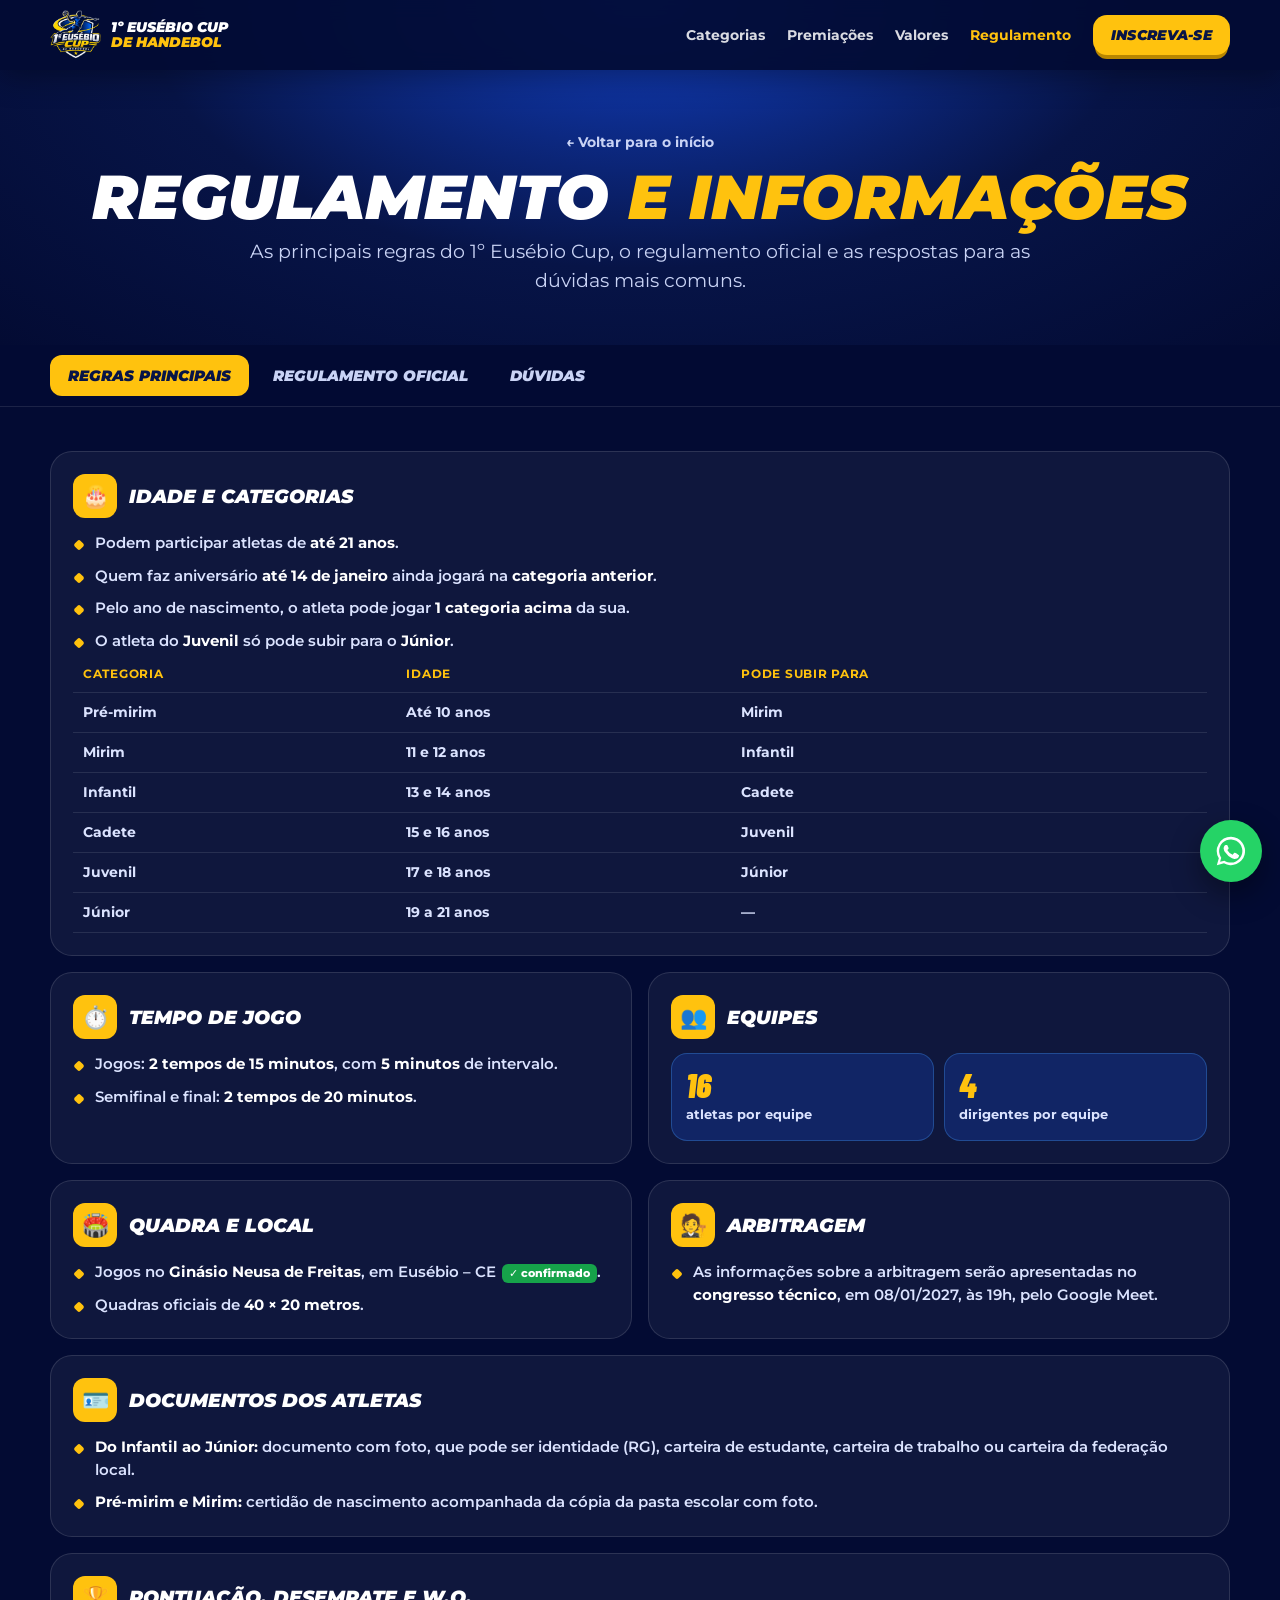
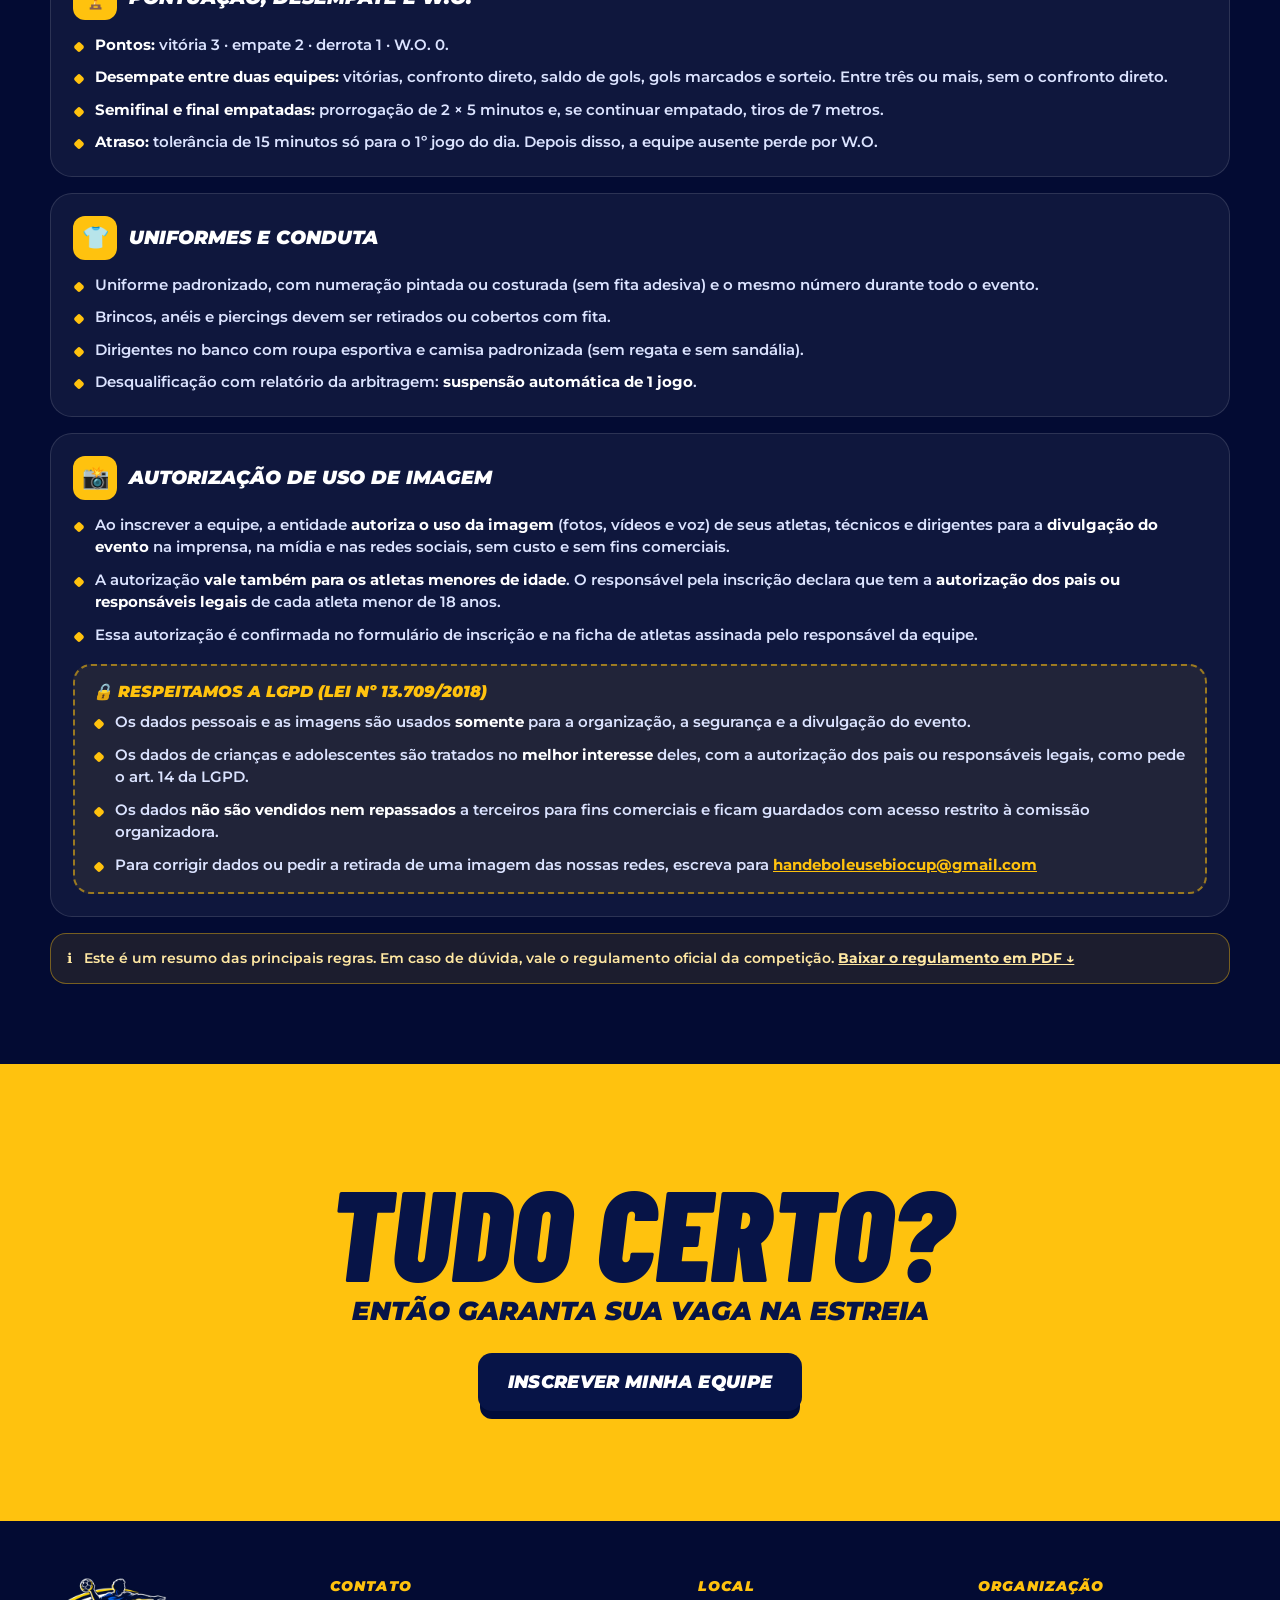
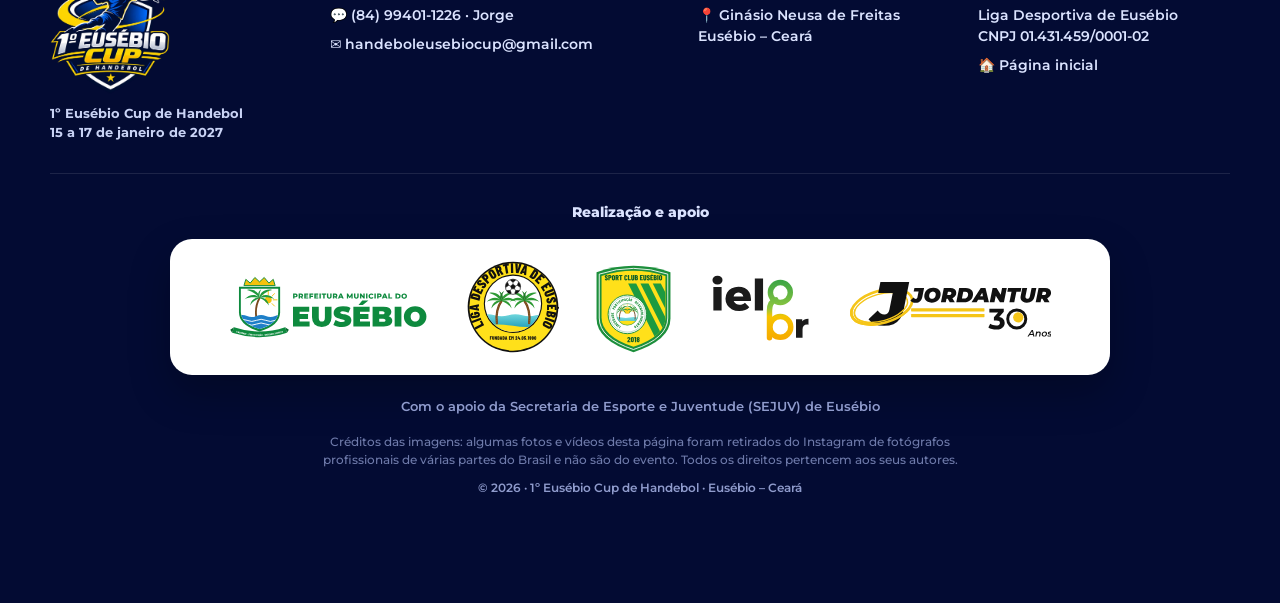
==== commit c06e35f3: "Add files via upload" ====
--- a/regulamento.html
+++ b/regulamento.html
@@ -7,7 +7,7 @@
 <meta name="description" content="Regras principais, regulamento oficial e dúvidas frequentes do 1º Eusébio Cup de Handebol, de 15 a 17 de janeiro de 2027, no Ginásio Neusa de Freitas, em Eusébio – CE.">
 <meta name="theme-color" content="#071447">
 <script>document.addEventListener('error', e => { if (e.target.tagName === 'IMG') e.target.style.visibility = 'hidden'; }, true);</script>
-<link rel="icon" href="assets/logo.webp">
+<link rel="icon" href="assets/logo.webp?v=20261126">
 <link rel="preconnect" href="https://fonts.googleapis.com">
 <link rel="preconnect" href="https://fonts.gstatic.com" crossorigin>
 <link href="https://fonts.googleapis.com/css2?family=Barlow+Condensed:ital,wght@0,800;0,900;1,800;1,900&family=Montserrat:ital,wght@0,500;0,600;0,700;0,800;1,800;1,900&display=swap" rel="stylesheet">
@@ -17,7 +17,7 @@
 
 <header class="top solid" id="top">
   <div class="wrap">
-    <a class="brand" href="index.html"><img src="assets/logo.webp" alt="1º Eusébio Cup de Handebol"><span>1º Eusébio Cup<br><span class="gold" style="display:inline">de Handebol</span></span></a>
+    <a class="brand" href="index.html"><img src="assets/logo.webp?v=20261126" alt="1º Eusébio Cup de Handebol"><span>1º Eusébio Cup<br><span class="gold" style="display:inline">de Handebol</span></span></a>
     <nav>
       <a class="l" href="index.html#categorias">Categorias</a>
       <a class="l" href="index.html#premiacoes">Premiações</a>
@@ -199,7 +199,7 @@
   <div class="wrap">
     <div class="ft-grid">
       <div class="ft-brand">
-        <img src="assets/logo.webp" alt="1º Eusébio Cup de Handebol">
+        <img src="assets/logo.webp?v=20261126" alt="1º Eusébio Cup de Handebol">
         <p>1º Eusébio Cup de Handebol<br>15 a 17 de janeiro de 2027</p>
       </div>
       <div class="ft-col">
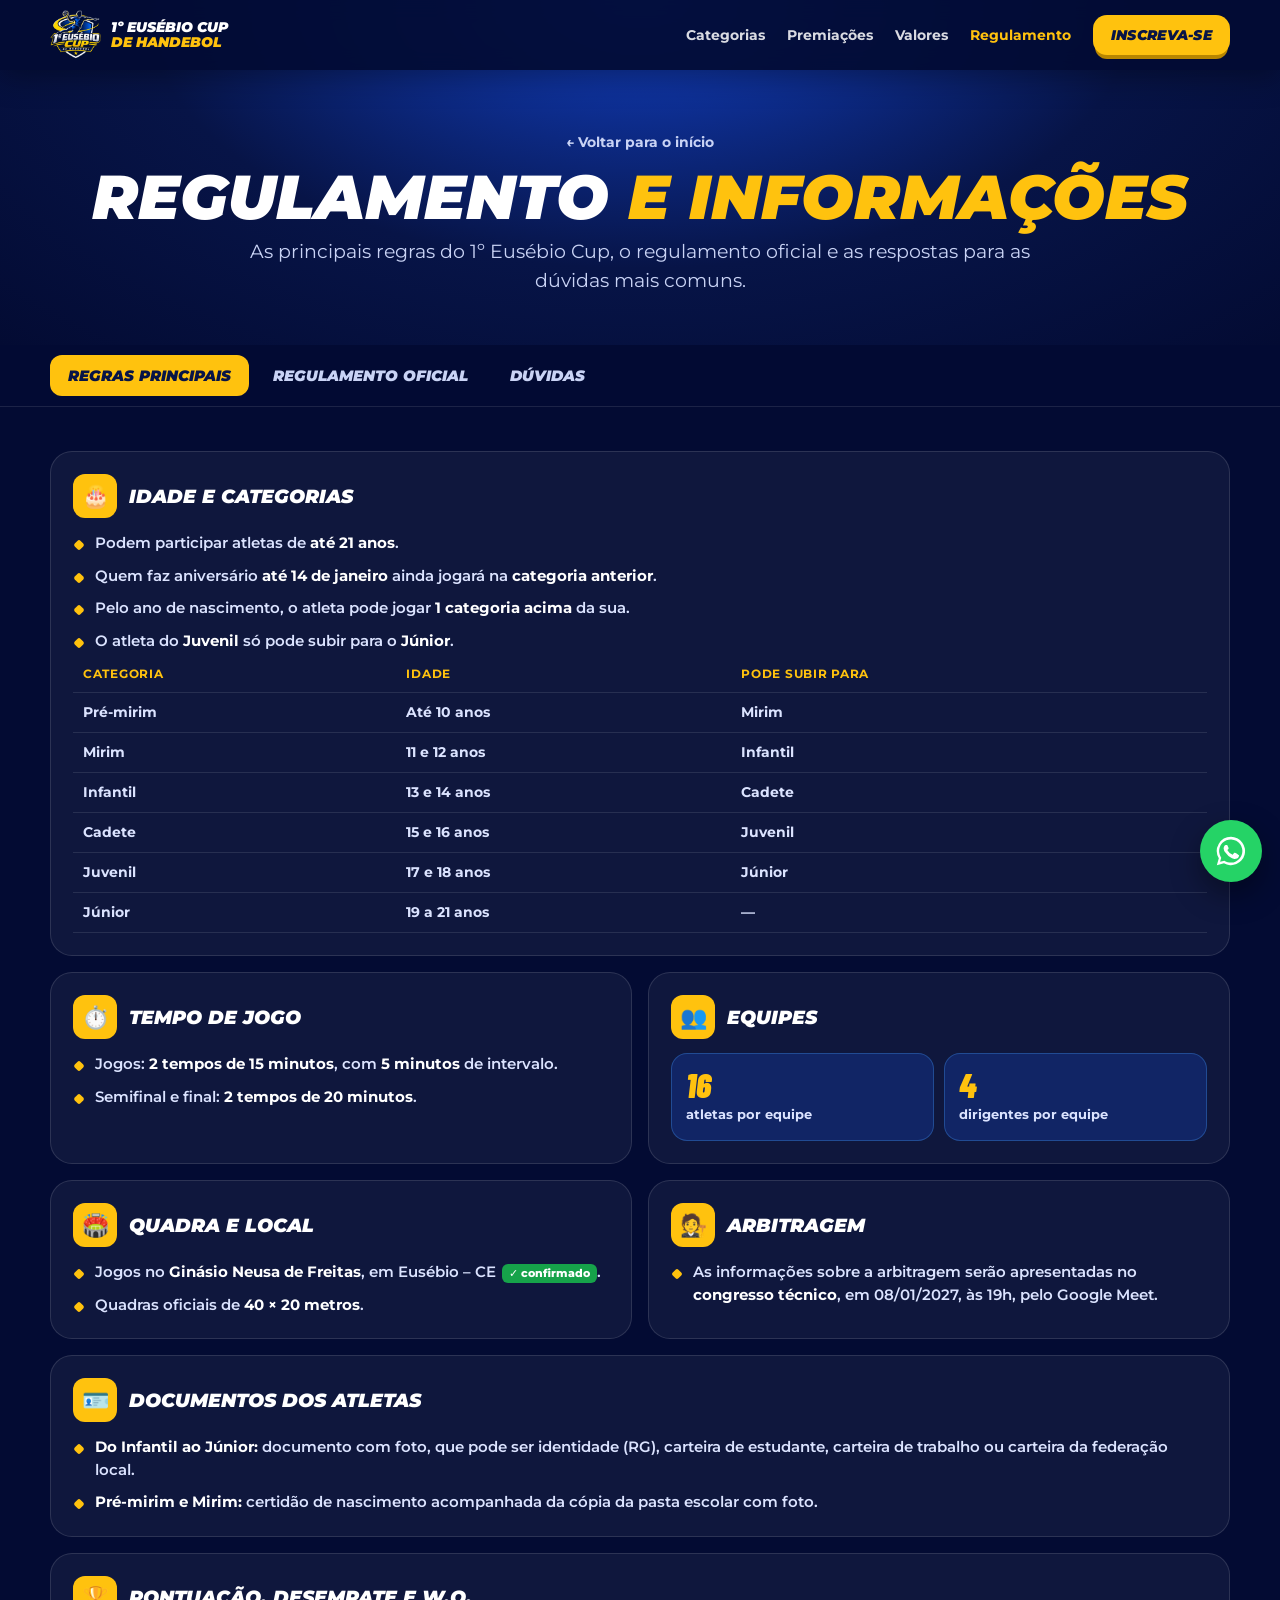
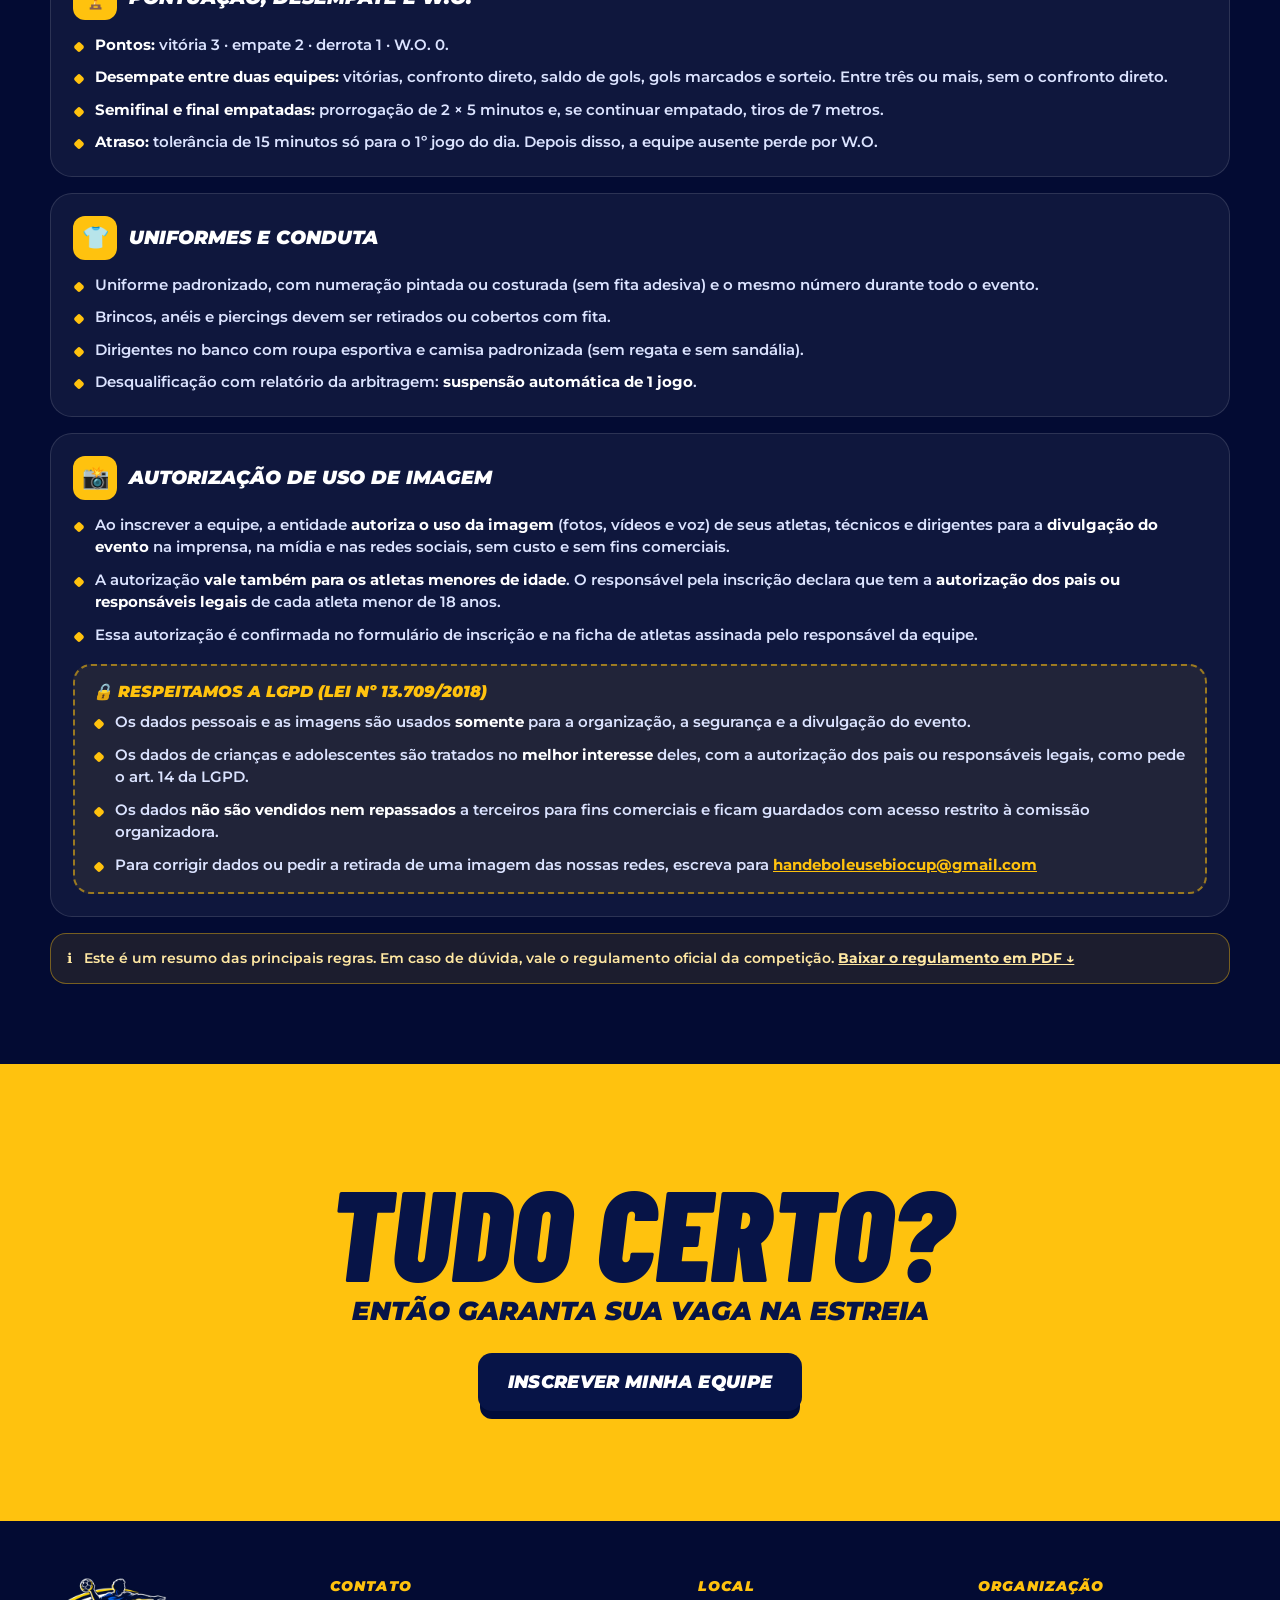
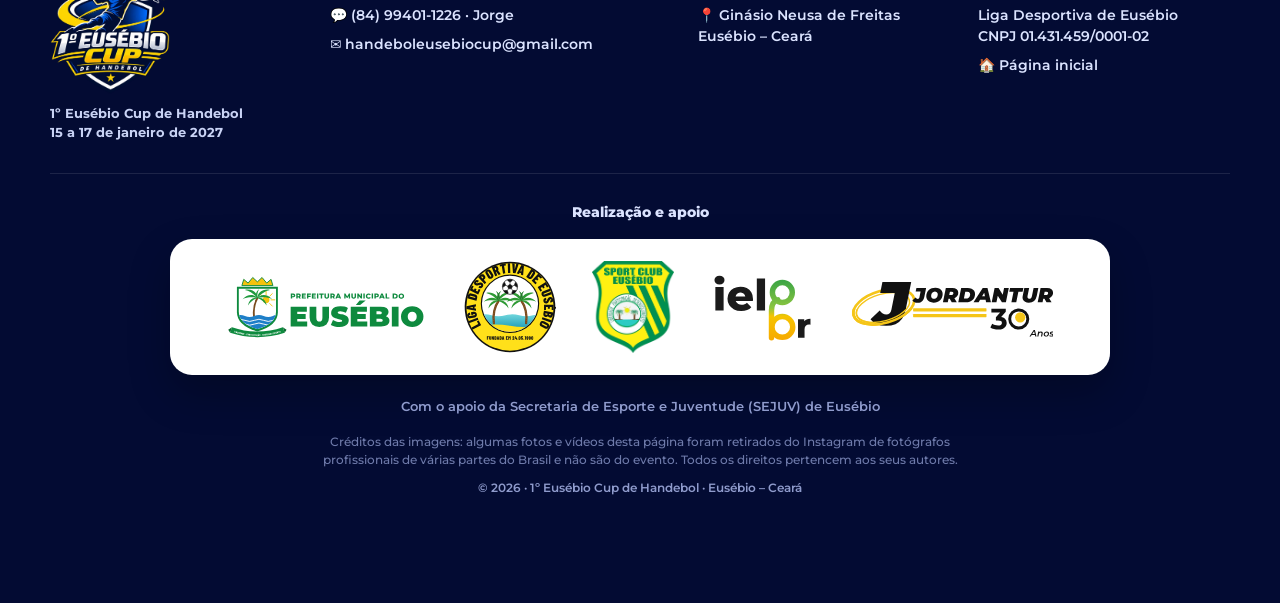
==== commit 8be6a3ab: "Add files via upload" ====
--- a/regulamento.html
+++ b/regulamento.html
@@ -221,7 +221,7 @@
     <ul class="sponsors" aria-label="Realização e apoio">
       <li class="w"><img src="assets/logos/prefeitura.svg" alt="Prefeitura Municipal do Eusébio" loading="lazy"></li>
       <li class="r"><img src="assets/logos/liga.svg" alt="Liga Desportiva de Eusébio" loading="lazy"></li>
-      <li class="r"><img src="assets/logos/sport.svg" alt="Sport Club Eusébio" loading="lazy"></li>
+      <li class="r"><img src="assets/logos/sport.png?v=20261126b" alt="Sport Club Eusébio" loading="lazy"></li>
       <li class="s"><img src="assets/logos/iel.svg" alt="IEL Brasil" loading="lazy"></li>
       <li class="w"><img src="assets/logos/jordantur.svg" alt="Jordantur 30 anos" loading="lazy"></li>
     </ul>
